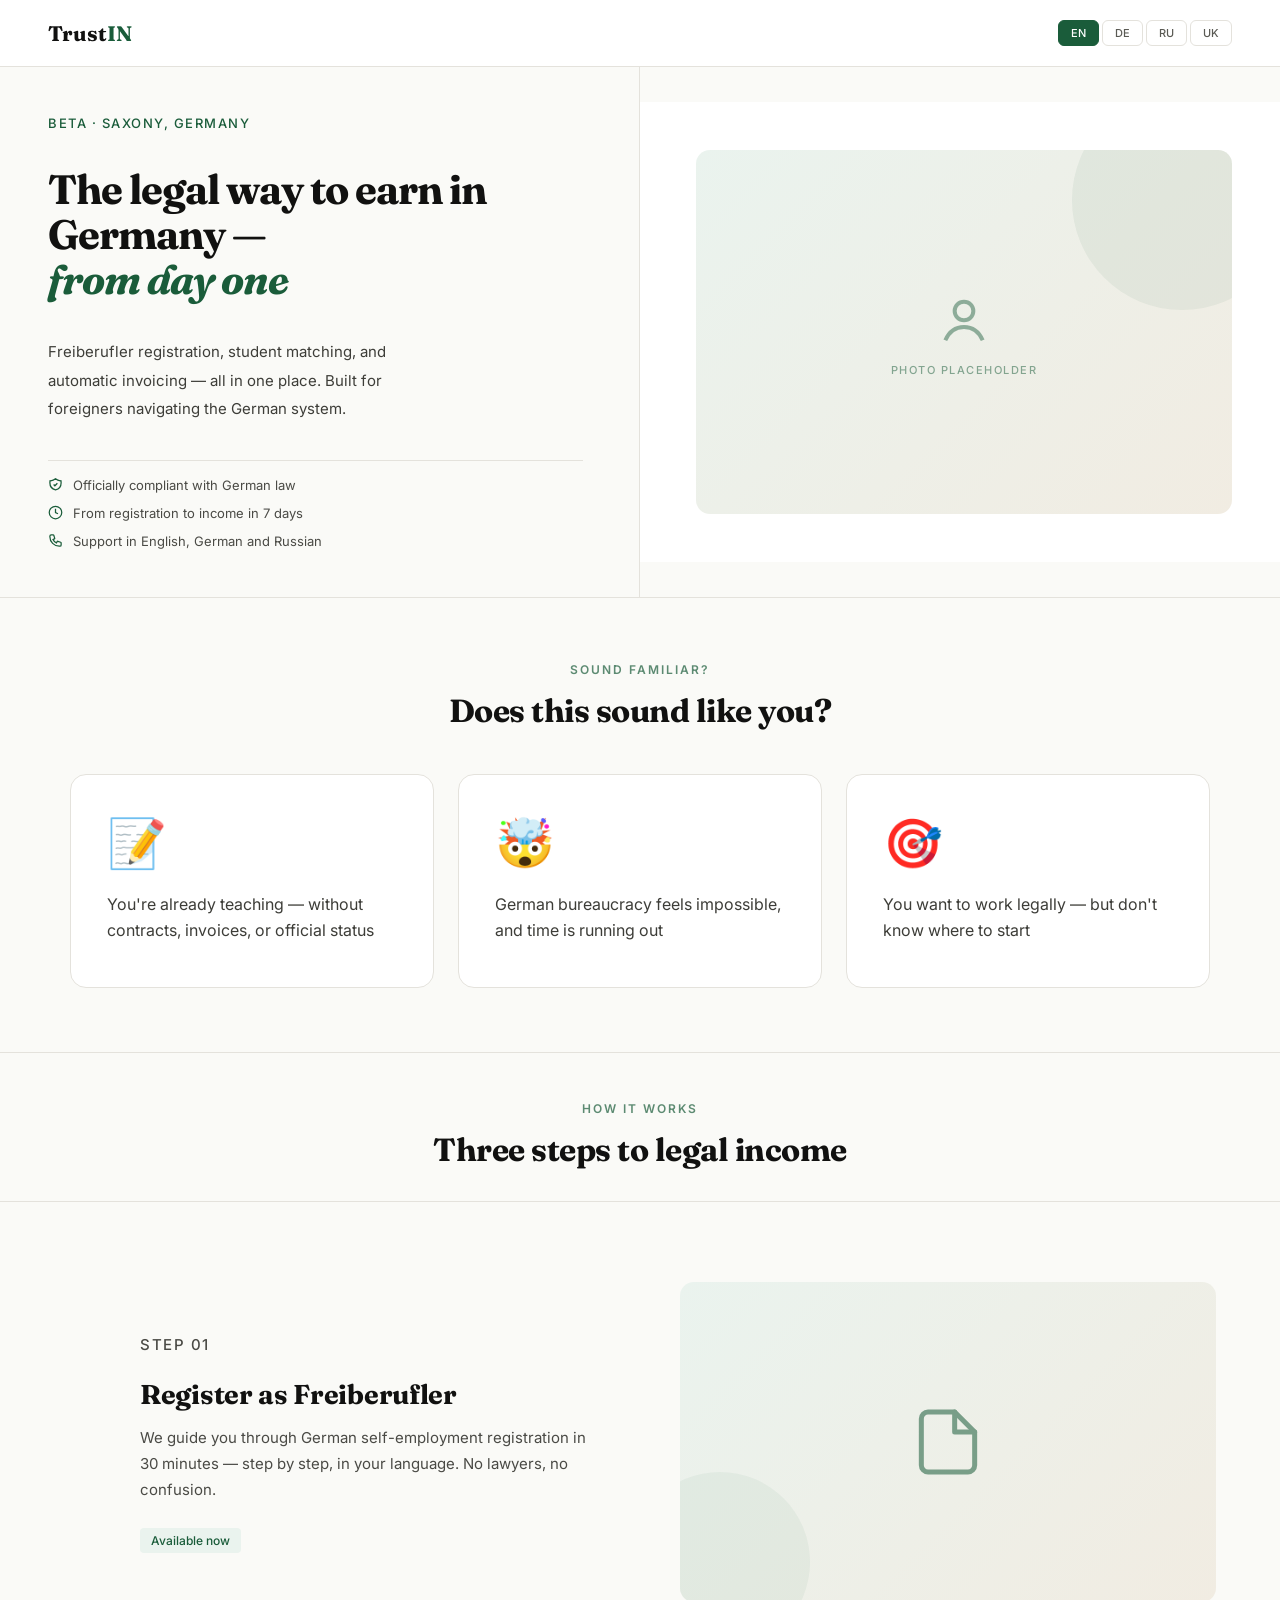
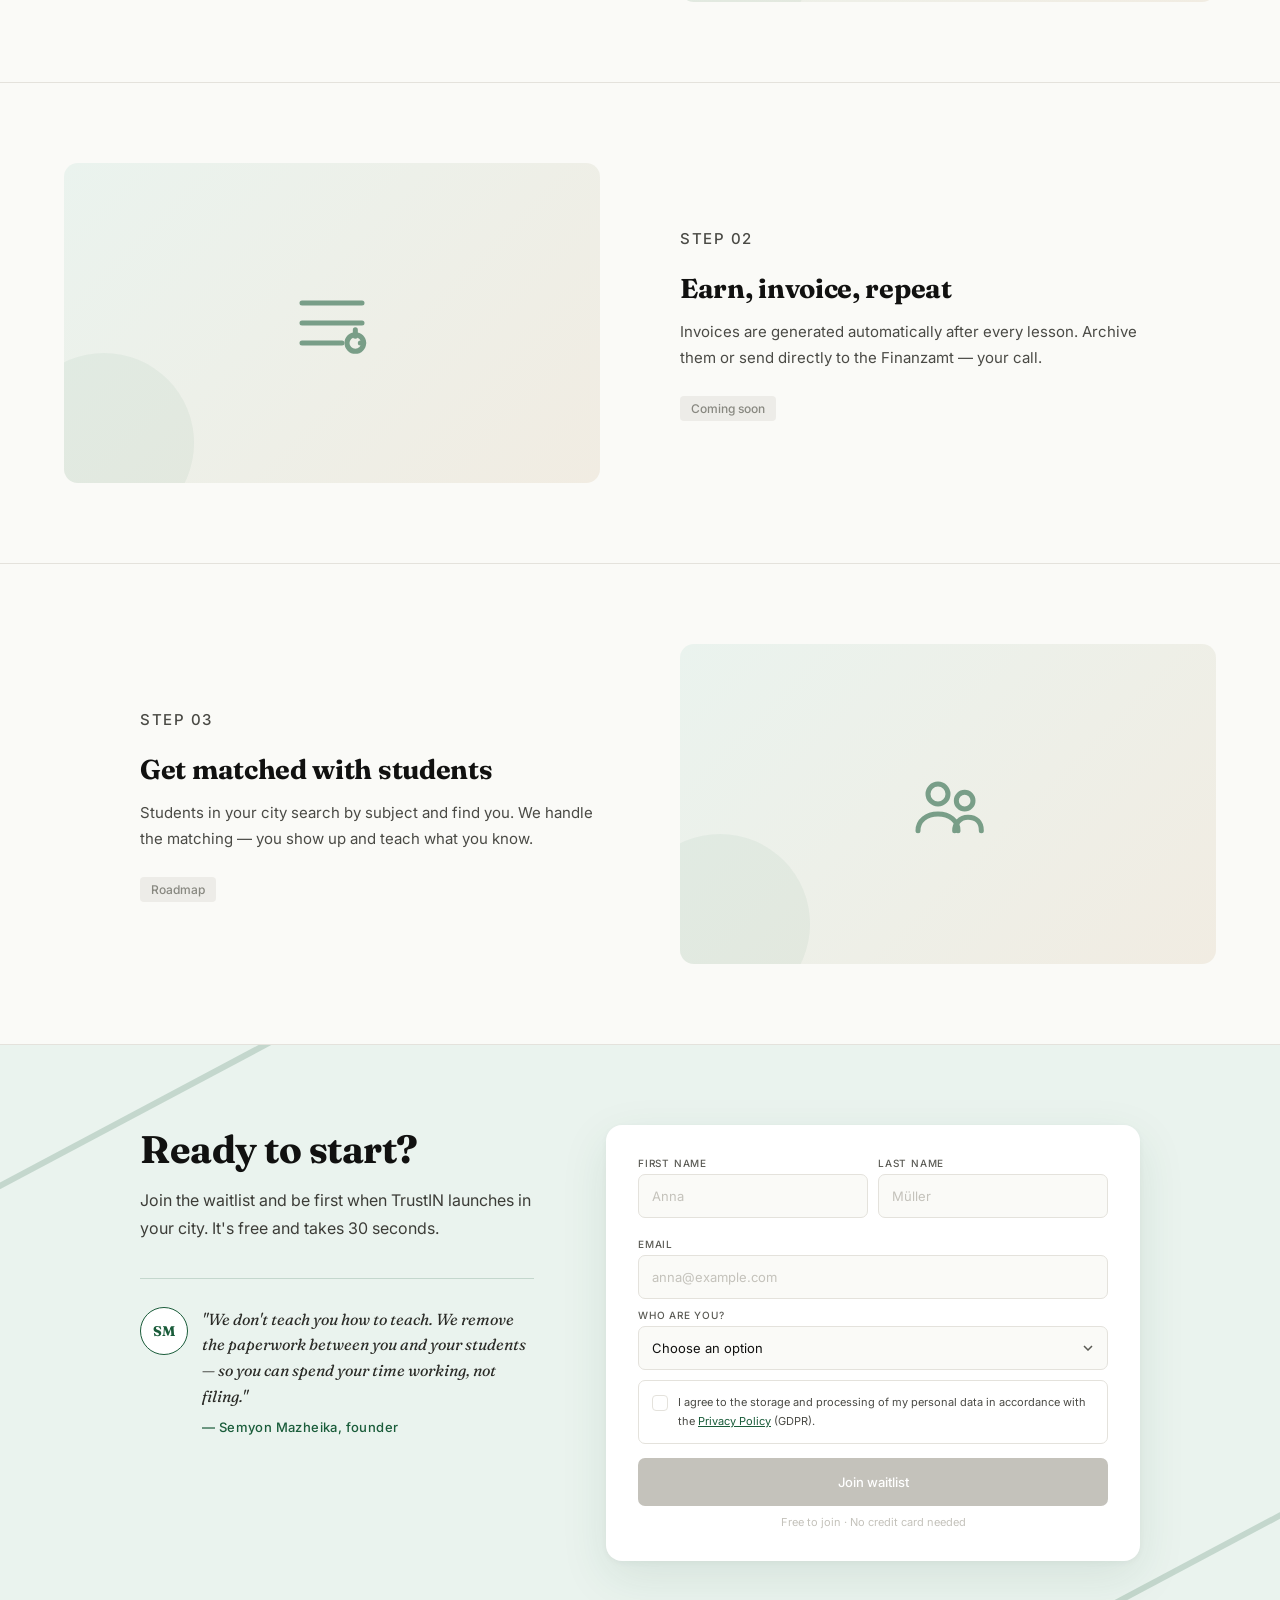
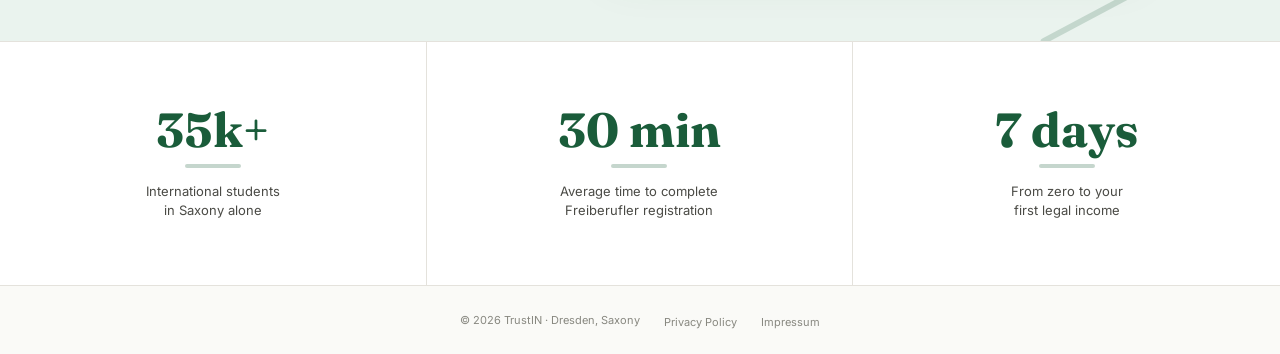
==== index.html @ 28cdb14c "Added repository to github" ====
<!DOCTYPE html>
<html lang="en">
<head>
  <meta charset="UTF-8">
  <meta name="viewport" content="width=device-width, initial-scale=1.0">
  <title>TrustIN — Legal freelancing for migrants in Germany</title>
  <link rel="stylesheet" href="style.css">
</head>
<body>

<nav>
  <div class="logo">Trust<span>IN</span></div>
  <div class="langs">
    <button class="lb on" data-lang="en" onclick="sl('en', this)">EN</button>
    <button class="lb" data-lang="de" onclick="sl('de', this)">DE</button>
    <button class="lb" data-lang="ru" onclick="sl('ru', this)">RU</button>
    <button class="lb" data-lang="uk" onclick="sl('uk', this)">UK</button>
  </div>
</nav>

<section class="b1">
  <div class="b1-left">
    <p class="eyebrow" id="ey">Beta · Saxony, Germany</p>
    <h1 id="h1">The legal way to earn in Germany —<br><i>from day one</i></h1>
    <p class="lead" id="lead">Freiberufler registration, student matching, and automatic invoicing — all in one place. Built for foreigners navigating the German system.</p>
    <div class="trust-row">
      <div class="trust-pill">
        <svg viewBox="0 0 24 24"><path d="M9 12l2 2 4-4m5.618-4.016A11.955 11.955 0 0112 2.944a11.955 11.955 0 01-8.618 3.04A12.02 12.02 0 003 9c0 5.591 3.824 10.29 9 11.622 5.176-1.332 9-6.03 9-11.622 0-1.042-.133-2.052-.382-3.016z"/></svg>
        <span id="tp1">Officially compliant with German law</span>
      </div>
      <div class="trust-pill">
        <svg viewBox="0 0 24 24"><circle cx="12" cy="12" r="10"/><path d="M12 6v6l4 2"/></svg>
        <span id="tp2">From registration to income in 7 days</span>
      </div>
      <div class="trust-pill">
        <svg viewBox="0 0 24 24"><path d="M3 5a2 2 0 012-2h3.28a1 1 0 01.948.684l1.498 4.493a1 1 0 01-.502 1.21l-2.257 1.13a11.042 11.042 0 005.516 5.516l1.13-2.257a1 1 0 011.21-.502l4.493 1.498a1 1 0 01.684.949V19a2 2 0 01-2 2h-1C9.716 21 3 14.284 3 6V5z"/></svg>
        <span id="tp3">Support in English, German and Russian</span>
      </div>
    </div>
  </div>
  <div class="b1-right">
    <div class="hero-photo">
      <svg viewBox="0 0 24 24" aria-hidden="true">
        <circle cx="12" cy="9" r="3.5"/>
        <path d="M5 20c1.5-3.5 4-5 7-5s5.5 1.5 7 5"/>
      </svg>
      <span class="hero-photo-caption">Photo placeholder</span>
    </div>
  </div>
</section>

<section class="b-recognize fade-in">
  <div class="recognize-inner">
    <p class="eyebrow" id="rc-eyebrow">Sound familiar?</p>
    <h2 class="recognize-title" id="rc-title">Does this sound like you?</h2>
    <div class="recognize-grid">
      <div class="recognize-card">
        <div class="recognize-emoji">📝</div>
        <p id="rc1">You're already teaching — without contracts, invoices, or official status</p>
      </div>
      <div class="recognize-card">
        <div class="recognize-emoji">🤯</div>
        <p id="rc2">German bureaucracy feels impossible, and time is running out</p>
      </div>
      <div class="recognize-card">
        <div class="recognize-emoji">🎯</div>
        <p id="rc3">You want to work legally — but don't know where to start</p>
      </div>
    </div>
  </div>
</section>

<div class="b2-header fade-in">
  <p id="hw-label">How it works</p>
  <h2 id="hw-title">Three steps to legal income</h2>
</div>
<section class="b2-steps">
  <div class="step-row fade-in">
    <div class="step-text">
      <p class="step-n" id="sn1">Step 01</p>
      <h3 id="sh1">Register as Freiberufler</h3>
      <p id="sd1">We guide you through German self-employment registration in 30 minutes — step by step, in your language. No lawyers, no confusion.</p>
      <span class="badge b-now" id="st1">Available now</span>
    </div>
    <div class="step-illust">
      <svg viewBox="0 0 24 24" aria-hidden="true"><path d="M14 3H6a2 2 0 00-2 2v14a2 2 0 002 2h12a2 2 0 002-2V9z"/><polyline points="14,3 14,9 20,9"/></svg>
    </div>
  </div>
  <div class="step-row reversed fade-in">
    <div class="step-illust">
      <svg viewBox="0 0 24 24" aria-hidden="true"><path d="M3 6h18M3 12h18M3 18h12"/><circle cx="19" cy="18" r="2.5"/><path d="M19 16v-2M21.5 18h-1"/></svg>
    </div>
    <div class="step-text">
      <p class="step-n" id="sn2">Step 02</p>
      <h3 id="sh2">Earn, invoice, repeat</h3>
      <p id="sd2">Invoices are generated automatically after every lesson. Archive them or send directly to the Finanzamt — your call.</p>
      <span class="badge b-soon" id="st2">Coming soon</span>
    </div>
  </div>
  <div class="step-row fade-in">
    <div class="step-text">
      <p class="step-n" id="sn3">Step 03</p>
      <h3 id="sh3">Get matched with students</h3>
      <p id="sd3">Students in your city search by subject and find you. We handle the matching — you show up and teach what you know.</p>
      <span class="badge b-soon" id="st3">Roadmap</span>
    </div>
    <div class="step-illust">
      <svg viewBox="0 0 24 24" aria-hidden="true"><circle cx="9" cy="9" r="3"/><circle cx="17" cy="11" r="2.5"/><path d="M3 20c0-3 2.5-5 6-5s6 2 6 5"/><path d="M14 20c0-2 1.5-4 4-4s4 1.5 4 4"/></svg>
    </div>
  </div>
</section>

<section class="waitlist-band fade-in">
  <div class="wb-inner">
    <div class="wb-left">
      <h2 id="wb-h">Ready to start?</h2>
      <p id="wb-p">Join the waitlist and be first when TrustIN launches in your city. It's free and takes 30 seconds.</p>
      <div class="founder-card">
        <div class="founder-avatar">SM</div>
        <div class="founder-body">
          <p class="founder-quote" id="wb-mission">"We remove the paperwork between you and your students, so you spend time working — not filing."</p>
          <p class="founder-name" id="wb-author">— Semyon Mazheika, founder</p>
        </div>
      </div>
    </div>
    <div class="wb-right">
      <div class="form-card">
      <div id="form-body">
        <div class="row2">
          <div class="fld"><label id="l1">First name</label><input id="fn" placeholder="Anna"></div>
          <div class="fld"><label id="l2">Last name</label><input id="ln" placeholder="Müller"></div>
        </div>
        <div class="fld"><label id="l3">Email</label><input id="em" type="email" placeholder="anna@example.com"></div>
        <div class="fld">
          <label id="l4">Who are you?</label>
          <select id="role" class="sel">
            <option value="" id="r0">Choose an option</option>
            <option value="migrant-tutor" id="r1">Migrant tutor</option>
            <option value="want-to-start" id="r2">Want to start teaching</option>
            <option value="looking-for-tutor" id="r3">Looking for a tutor</option>
            <option value="german-freelancer" id="r4">German freelancer</option>
          </select>
        </div>
        <div class="chk" onclick="tog()">
          <div class="cbox" id="cb">
            <svg viewBox="0 0 10 10"><polyline points="1.5,5 4,7.5 8.5,2.5"/></svg>
          </div>
          <p class="ctt" id="ctt">I agree to the storage and processing of my personal data in accordance with the <a href="#">Privacy Policy</a> (GDPR).</p>
        </div>
        <button class="btn" id="sbtn" onclick="sub()" disabled>Join waitlist</button>
        <p class="fine" id="fine">Free to join · No credit card needed</p>
      </div>
      <div class="ok" id="ok">
        <div class="ok-ic">
          <svg viewBox="0 0 24 24"><polyline points="20,6 9,17 4,12"/></svg>
        </div>
        <div>
          <h3 id="ok-h">You're on the list</h3>
          <p id="ok-p">We'll be in touch when TrustIN launches near you.</p>
        </div>
      </div>
      </div>
    </div>
  </div>
</section>

<section class="b4 fade-in">
  <div class="stat">
    <div class="stat-n">35k+</div>
    <div class="stat-l" id="stat1">International students<br>in Saxony alone</div>
  </div>
  <div class="stat">
    <div class="stat-n">30 min</div>
    <div class="stat-l" id="stat2">Average time to complete<br>Freiberufler registration</div>
  </div>
  <div class="stat">
    <div class="stat-n">7 days</div>
    <div class="stat-l" id="stat3">From zero to your<br>first legal income</div>
  </div>
</section>

<footer>
  <span class="fl" id="fl">© 2026 TrustIN · Dresden, Saxony</span>
  <span class="fr"><a href="#" id="fp">Privacy Policy</a><a href="#">Impressum</a></span>
</footer>

<script src="script.js"></script>
</body>
</html>
---- style.css ----
@import url('https://fonts.googleapis.com/css2?family=Fraunces:ital,wght@0,600;0,700;1,600&family=Inter:wght@400;500&display=swap');

* { box-sizing: border-box; margin: 0; padding: 0; }

:root {
  --a: #1A5C3A;
  --al: #EAF3EE;
  --ab: #2E7D52;
  --bg: #FAFAF7;
  --card: #fff;
  --br: #E4E2DC;
}

body { background: var(--bg); font-family: 'Inter', sans-serif; color: #111110; }

/* NAV */
nav {
  display: flex;
  align-items: center;
  justify-content: space-between;
  padding: 20px 3rem;
  background: var(--card);
  border-bottom: 1px solid var(--br);
}
.logo { font-family: 'Fraunces', serif; font-weight: 700; font-size: 21px; color: #111110; }
.logo span { color: var(--a); }
.langs { display: flex; gap: 3px; }
.lb {
  font-size: 11px;
  font-weight: 500;
  padding: 5px 12px;
  border-radius: 6px;
  border: 1px solid var(--br);
  background: none;
  cursor: pointer;
  color: #5A5A54;
  transition: .15s;
  font-family: 'Inter', sans-serif;
}
.lb.on { background: var(--a); color: #fff; border-color: var(--a); }

/* HERO */
.b1 {
  align-items: center;
  display: grid;
  grid-template-columns: 1fr 1fr;
  border-bottom: 1px solid var(--br);
}
.b1-left {
  padding: 3rem 3.5rem 3rem 3rem;
  border-right: 1px solid var(--br);
  display: flex;
  flex-direction: column;
  gap: 2.25rem;
}
.eyebrow { font-size: 13px; font-weight: 500; color: var(--a); letter-spacing: 1.5px; text-transform: uppercase; }
h1 {
  font-family: 'Fraunces', serif;
  font-weight: 700;
  font-size: clamp(2.2rem, 3.2vw, 3rem);
  line-height: 1.1;
  letter-spacing: -1px;
  color: #111110;
}
h1 i { font-style: italic; color: var(--a); }
.lead { font-size: 15px; line-height: 1.9; color: #3D3D38; max-width: 400px; }
.trust-row {
  display: flex;
  flex-direction: column;
  gap: 12px;
  padding-top: 1rem;
  border-top: 1px solid var(--br);
}
.trust-pill { display: flex; align-items: center; gap: 10px; font-size: 13px; color: #4A4A45; }
.trust-pill svg { width: 15px; height: 15px; stroke: var(--a); fill: none; stroke-width: 2; flex-shrink: 0; }
.b1-right {
  padding: 3rem 3rem 3rem 3.5rem;
  background: var(--card);
  display: flex;
  align-items: stretch;
  justify-content: center;
  min-height: 460px;
}
.hero-photo {
  width: 100%;
  border-radius: 14px;
  background: linear-gradient(135deg, var(--al) 0%, #F1ECE2 100%);
  display: flex;
  flex-direction: column;
  align-items: center;
  justify-content: center;
  gap: 12px;
  color: var(--a);
  position: relative;
  overflow: hidden;
}
.hero-photo::before {
  content: '';
  position: absolute;
  width: 220px;
  height: 220px;
  border-radius: 50%;
  background: rgba(26, 92, 58, 0.06);
  top: -60px;
  right: -60px;
}
.hero-photo svg {
  width: 64px;
  height: 64px;
  stroke: var(--a);
  fill: none;
  stroke-width: 1.5;
  opacity: 0.45;
  position: relative;
}
.hero-photo-caption {
  font-size: 11px;
  font-weight: 500;
  letter-spacing: 1.5px;
  text-transform: uppercase;
  opacity: 0.5;
  position: relative;
}

/* RECOGNIZE YOURSELF */
.b-recognize {
  background: var(--bg);
  border-bottom: 1px solid var(--br);
  padding: 4rem 3rem;
  display: flex;
  justify-content: center;
}
.recognize-inner {
  max-width: 1140px;
  width: 100%;
  text-align: center;
}
.recognize-inner .eyebrow {
  font-size: 12px;
  font-weight: 600;
  letter-spacing: 2px;
  opacity: 0.7;
  margin-bottom: 14px;
  display: block;
}
.recognize-title {
  font-family: 'Fraunces', serif;
  font-weight: 700;
  font-size: 2rem;
  letter-spacing: -0.5px;
  color: #111110;
  margin-bottom: 2.75rem;
}
.recognize-grid {
  display: grid;
  grid-template-columns: repeat(3, 1fr);
  gap: 1.5rem;
}
.recognize-card {
  background: var(--card);
  border: 1px solid var(--br);
  border-radius: 16px;
  padding: 2.75rem 2.25rem;
  display: flex;
  flex-direction: column;
  gap: 1.5rem;
  text-align: left;
  transition: transform 0.2s ease, box-shadow 0.2s ease, border-color 0.2s ease;
}
.recognize-card:hover {
  transform: translateY(-3px);
  box-shadow: 0 8px 28px rgba(26, 92, 58, 0.06);
  border-color: rgba(26, 92, 58, 0.2);
}
.recognize-emoji {
  font-size: 3rem;
  line-height: 1;
}
.recognize-card p {
  font-size: 16px;
  line-height: 1.65;
  color: #3D3D38;
}

/* STEPS */
.b2-header { padding: 3rem 3rem 2rem; border-bottom: 1px solid var(--br); text-align: center; }
.b2-header p { font-size: 12px; font-weight: 600; color: var(--a); letter-spacing: 2px; text-transform: uppercase; margin-bottom: 14px; opacity: 0.7; }
.b2-header h2 { font-family: 'Fraunces', serif; font-weight: 700; font-size: 2rem; letter-spacing: -0.5px; color: #111110; }
.b2-steps {
  display: flex;
  flex-direction: column;
  border-bottom: 1px solid var(--br);
}
.step-row {
  display: grid;
  grid-template-columns: 1fr 1fr;
  align-items: center;
  gap: 5rem;
  padding: 5rem 4rem;
  border-bottom: 1px solid var(--br);
}
.step-row:last-child { border-bottom: none; }
.step-row.reversed .step-text { order: 2; }
.step-row.reversed .step-illust { order: 1; }
.step-text {
  display: flex;
  flex-direction: column;
  max-width: 460px;
  justify-self: end;
}
.step-row.reversed .step-text { justify-self: start; }
.step-n {
  font-size: 10px;
  font-weight: 500;
  color: var(--a);
  letter-spacing: 1.5px;
  text-transform: uppercase;
  margin-bottom: 1.25rem;
}
.step-text h3 {
  font-family: 'Fraunces', serif;
  font-weight: 700;
  font-size: 1.7rem;
  margin-bottom: 14px;
  line-height: 1.2;
  letter-spacing: -0.3px;
  color: #111110;
}
.step-text > p {
  font-size: 15px;
  color: #4A4A45;
  line-height: 1.75;
}
.step-illust {
  min-height: 320px;
  border-radius: 14px;
  background: linear-gradient(135deg, var(--al) 0%, #F1ECE2 100%);
  display: flex;
  align-items: center;
  justify-content: center;
  position: relative;
  overflow: hidden;
}
.step-illust::before {
  content: '';
  position: absolute;
  width: 180px;
  height: 180px;
  border-radius: 50%;
  background: rgba(26, 92, 58, 0.05);
  bottom: -50px;
  left: -50px;
}
.step-illust svg {
  width: 80px;
  height: 80px;
  stroke: var(--a);
  fill: none;
  stroke-width: 1.5;
  stroke-linecap: round;
  stroke-linejoin: round;
  opacity: 0.55;
  position: relative;
}
.badge { display: inline-block; margin-top: 1.5rem; align-self: flex-start; font-size: 12px; font-weight: 500; padding: 5px 11px; border-radius: 4px; }
.b-now { background: var(--al); color: var(--a); }
.b-soon { background: #EDECE8; color: #888880; }

/* WAITLIST BAND */
.waitlist-band {
  background: var(--al);
  border-bottom: 1px solid var(--br);
  padding: 5rem 3rem;
  display: flex;
  justify-content: center;
  position: relative;
  overflow: hidden;
}
.waitlist-band::before {
  content: '';
  position: absolute;
  width: 420px;
  height: 6px;
  background: rgba(26, 92, 58, 0.18);
  border-radius: 3px;
  top: 90px;
  left: -120px;
  transform: rotate(-28deg);
  pointer-events: none;
}
.waitlist-band::after {
  content: '';
  position: absolute;
  width: 360px;
  height: 6px;
  background: rgba(26, 92, 58, 0.18);
  border-radius: 3px;
  bottom: 80px;
  right: -100px;
  transform: rotate(-28deg);
  pointer-events: none;
}
.wb-inner {
  display: grid;
  grid-template-columns: 1.05fr 1fr;
  gap: 4.5rem;
  align-items: start;
  max-width: 1000px;
  width: 100%;
  position: relative;
  z-index: 1;
}
.wb-left h2 {
  font-family: 'Fraunces', serif;
  font-weight: 700;
  font-size: 2.4rem;
  letter-spacing: -0.5px;
  color: #111110;
  margin-bottom: 14px;
}
.wb-left > p {
  font-size: 16px;
  color: #3D3D38;
  line-height: 1.7;
}
.founder-card {
  display: flex;
  gap: 14px;
  align-items: flex-start;
  margin-top: 2.25rem;
  padding-top: 1.75rem;
  border-top: 1px solid rgba(26, 92, 58, 0.18);
}
.founder-avatar {
  width: 48px;
  height: 48px;
  border-radius: 50%;
  background: var(--card);
  border: 1.5px solid var(--a);
  flex-shrink: 0;
  display: flex;
  align-items: center;
  justify-content: center;
  color: var(--a);
  font-family: 'Fraunces', serif;
  font-weight: 700;
  font-size: 14px;
  letter-spacing: 0.5px;
}
.founder-body { flex: 1; }
.founder-quote {
  font-family: 'Fraunces', serif;
  font-style: italic;
  font-size: 16px;
  line-height: 1.6;
  color: #2A2A26;
  margin-bottom: 10px;
}
.founder-name {
  font-size: 13px;
  font-weight: 500;
  color: var(--a);
  letter-spacing: 0.4px;
}
.form-card {
  background: var(--card);
  border-radius: 16px;
  padding: 2rem;
  box-shadow: 0 16px 48px rgba(26, 92, 58, 0.10), 0 2px 6px rgba(0, 0, 0, 0.04);
}
.row2 { display: grid; grid-template-columns: 1fr 1fr; gap: 10px; margin-bottom: 10px; }
.fld { display: flex; flex-direction: column; gap: 5px; margin-bottom: 10px; }
.fld label { font-size: 10px; font-weight: 500; color: #5A5A54; letter-spacing: 0.8px; text-transform: uppercase; }
.fld input {
  height: 44px;
  border: 1px solid var(--br);
  border-radius: 7px;
  padding: 0 13px;
  font-size: 13px;
  font-family: 'Inter', sans-serif;
  color: #111110;
  background: var(--bg);
  transition: border .15s;
}
.fld input:focus { outline: none; border-color: var(--a); }
.fld input::placeholder { color: #C4C2BB; }
.sel {
  height: 44px;
  border: 1px solid var(--br);
  border-radius: 7px;
  padding: 0 13px;
  font-size: 13px;
  font-family: 'Inter', sans-serif;
  color: #111110;
  background: var(--bg);
  cursor: pointer;
  transition: border .15s;
  appearance: none;
  -webkit-appearance: none;
  background-image: url("data:image/svg+xml;utf8,<svg xmlns='http://www.w3.org/2000/svg' width='10' height='6' viewBox='0 0 10 6' fill='none' stroke='%235A5A54' stroke-width='1.5'><polyline points='1,1 5,5 9,1'/></svg>");
  background-repeat: no-repeat;
  background-position: right 14px center;
  padding-right: 34px;
}
.sel:focus { outline: none; border-color: var(--a); }
.chk {
  display: flex;
  gap: 10px;
  align-items: flex-start;
  padding: 12px 13px;
  border: 1px solid var(--br);
  border-radius: 7px;
  cursor: pointer;
  margin-bottom: 14px;
  transition: border .15s;
}
.chk:hover { border-color: var(--a); }
.cbox {
  width: 16px;
  height: 16px;
  border: 1.5px solid var(--br);
  border-radius: 4px;
  flex-shrink: 0;
  margin-top: 2px;
  display: flex;
  align-items: center;
  justify-content: center;
  transition: .15s;
}
.cbox.on { background: var(--a); border-color: var(--a); }
.cbox svg { width: 9px; height: 9px; stroke: #fff; fill: none; stroke-width: 2.5; display: none; }
.cbox.on svg { display: block; }
.ctt { font-size: 11px; color: #4A4A45; line-height: 1.7; }
.ctt a { color: var(--a); }
.btn {
  width: 100%;
  height: 48px;
  background: var(--a);
  color: #fff;
  border: none;
  border-radius: 7px;
  font-size: 13px;
  font-weight: 500;
  font-family: 'Inter', sans-serif;
  cursor: pointer;
  transition: .15s;
}
.btn:hover:not(:disabled) { background: var(--ab); }
.btn:disabled { background: #C4C2BB; cursor: default; }
.fine { font-size: 11px; color: #C4C2BB; text-align: center; margin-top: 9px; }
.ok { display: none; padding: 1.5rem 0; }
.ok.show { display: flex; align-items: center; gap: 1rem; }
.ok-ic {
  width: 44px;
  height: 44px;
  border-radius: 50%;
  background: var(--al);
  display: flex;
  align-items: center;
  justify-content: center;
  flex-shrink: 0;
}
.ok-ic svg { width: 20px; height: 20px; stroke: var(--a); fill: none; stroke-width: 2; }
.ok h3 { font-family: 'Fraunces', serif; font-weight: 600; font-size: 1rem; margin-bottom: 4px; color: #111110; }
.ok p { font-size: 12px; color: #4A4A45; }

/* STATS */
.b4 { display: grid; grid-template-columns: repeat(3, 1fr); border-bottom: 1px solid var(--br); background: var(--card); }
.stat {
  padding: 4rem 2.5rem;
  text-align: center;
  border-right: 1px solid var(--br);
}
.stat:last-child { border-right: none; }
.stat-n {
  font-family: 'Fraunces', serif;
  font-weight: 700;
  font-size: 3rem;
  color: var(--a);
  line-height: 1;
  display: inline-block;
  position: relative;
  padding-bottom: 14px;
}
.stat-n::after {
  content: '';
  position: absolute;
  left: 50%;
  bottom: 0;
  width: 56px;
  height: 4px;
  background: var(--a);
  opacity: 0.25;
  border-radius: 2px;
  transform: translateX(-50%);
}
.stat-l {
  font-size: 13px;
  color: #4A4A45;
  margin-top: 14px;
  line-height: 1.5;
}

/* FADE-IN ON SCROLL */
.fade-in {
  opacity: 0;
  transform: translateY(20px);
  transition: opacity 0.4s ease, transform 0.4s ease;
}
.fade-in.visible {
  opacity: 1;
  transform: translateY(0);
}

/* FOOTER */
footer { padding: 1.5rem 3rem; display: flex; justify-content: center; align-items: center; }
.fl { font-size: 11px; color: #888880; }
.fr a { font-size: 11px; color: #888880; text-decoration: none; margin-left: 1.5rem; }

/* RESPONSIVE */
@media (max-width: 900px) {
  .recognize-grid { grid-template-columns: 1fr; max-width: 520px; margin: 0 auto; }
  .step-row { grid-template-columns: 1fr; gap: 2rem; padding: 3.5rem 2rem; }
  .step-row.reversed .step-text { order: 1; }
  .step-row.reversed .step-illust { order: 2; }
  .step-text, .step-row.reversed .step-text { justify-self: stretch; max-width: none; }
  .step-illust { min-height: 220px; }
  .wb-inner { grid-template-columns: 1fr; gap: 2.5rem; }
}

@media (max-width: 768px) {
  .b1 { grid-template-columns: 1fr; }
  .b1-left { border-right: none; border-bottom: 1px solid var(--br); padding: 2rem 1.5rem; }
  .b1-right { padding: 2rem 1.5rem; min-height: 280px; }
  .hero-photo { min-height: 240px; }
  .step-row { padding: 3rem 1.5rem; }
  .waitlist-band { padding: 3rem 1.5rem; }
  .form-card { padding: 1.5rem; }
  .b4 { grid-template-columns: 1fr; }
  .stat { border-right: none; border-bottom: 1px solid var(--br); padding: 2.5rem 1.5rem; }
  .stat:last-child { border-bottom: none; }
  nav { padding: 16px 1.5rem; }
  footer { padding: 1.5rem; flex-direction: column; gap: 8px; text-align: center; }
  .fr a:first-child { margin-left: 0; }
  .btn { height: 52px; }
  .b-recognize { padding: 3rem 1.5rem; }
  .recognize-title { font-size: 1.6rem; margin-bottom: 1.75rem; }
  .step-text h3 { font-size: 1.4rem; }
  .wb-left h2 { font-size: 1.7rem; }
}

@media (max-width: 480px) {
  h1 { font-size: 1.9rem; }
  .row2 { grid-template-columns: 1fr; }
  .b2-header { padding: 2rem 1.5rem 1.5rem; }
  .recognize-card { padding: 2rem 1.5rem; gap: 1.25rem; }
  .recognize-emoji { font-size: 2.5rem; }
  .recognize-card p { font-size: 15px; }
  .stat-n { font-size: 2.5rem; }
}
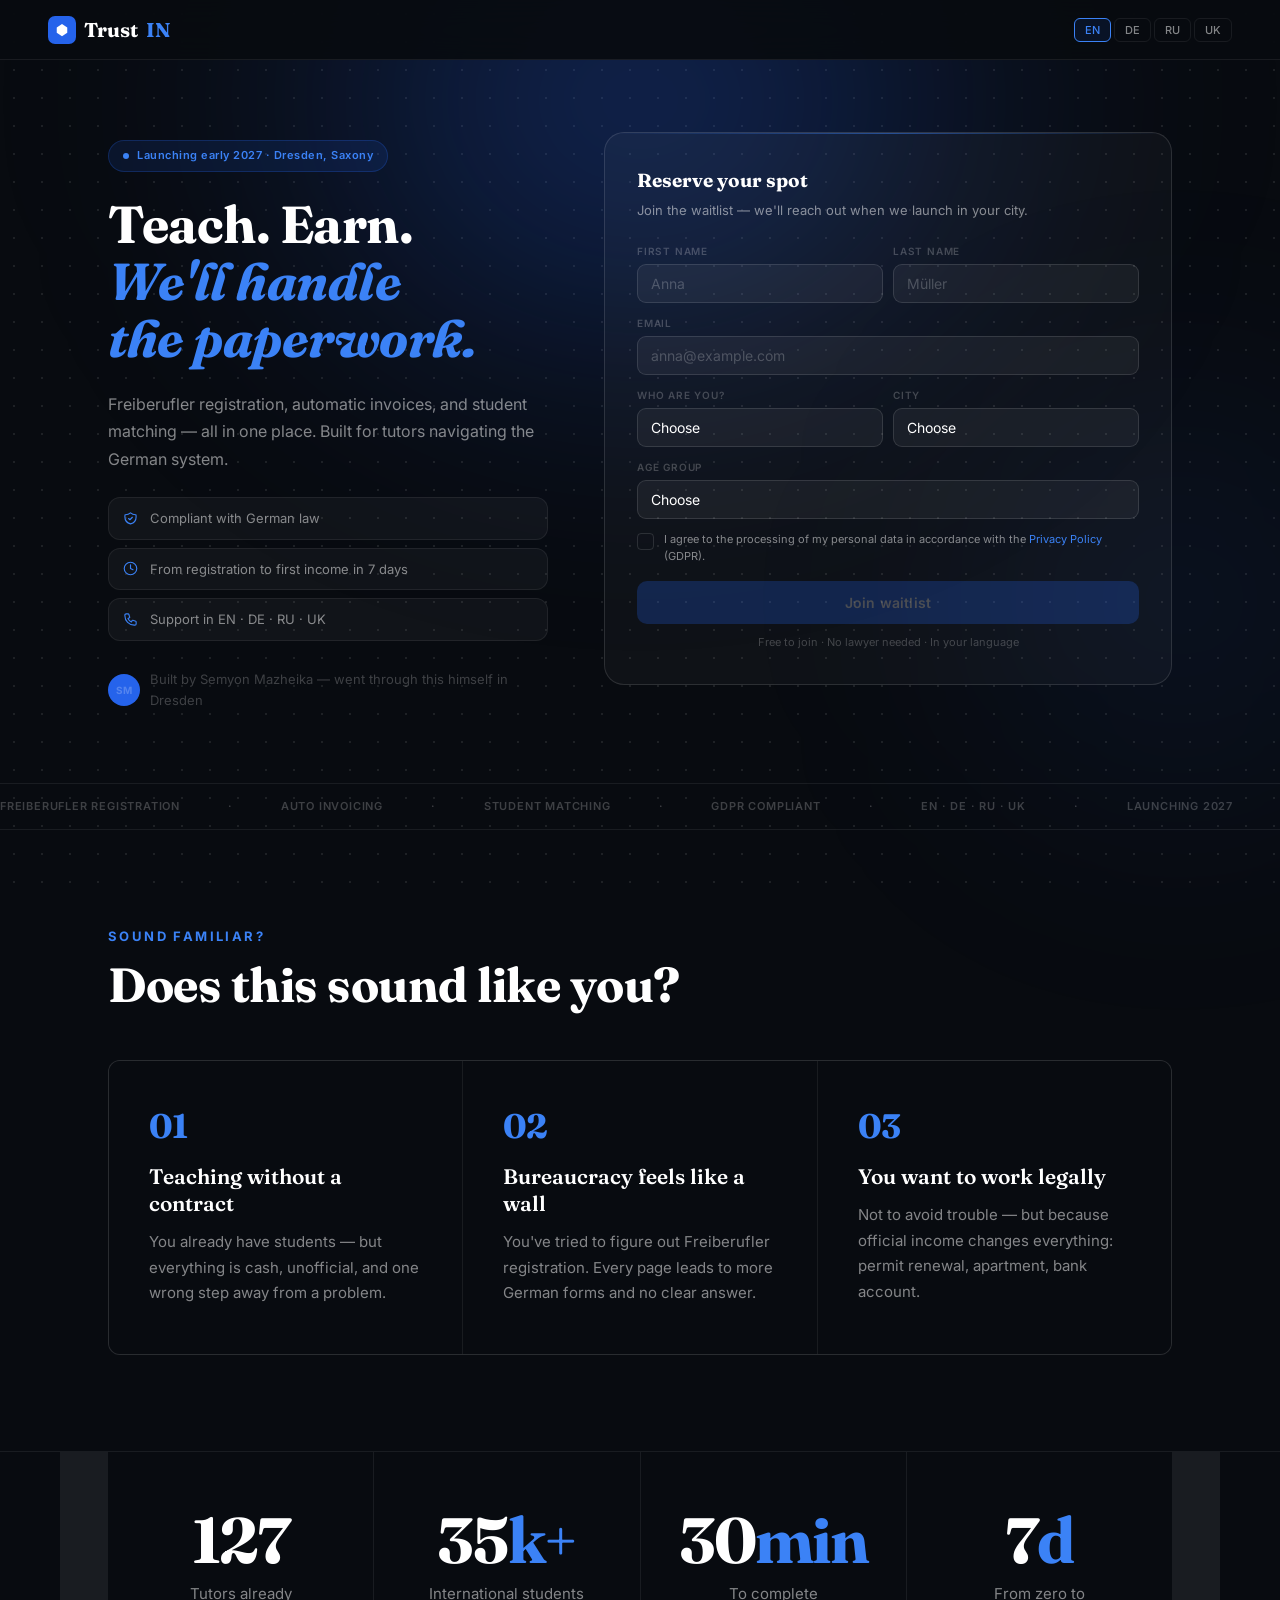
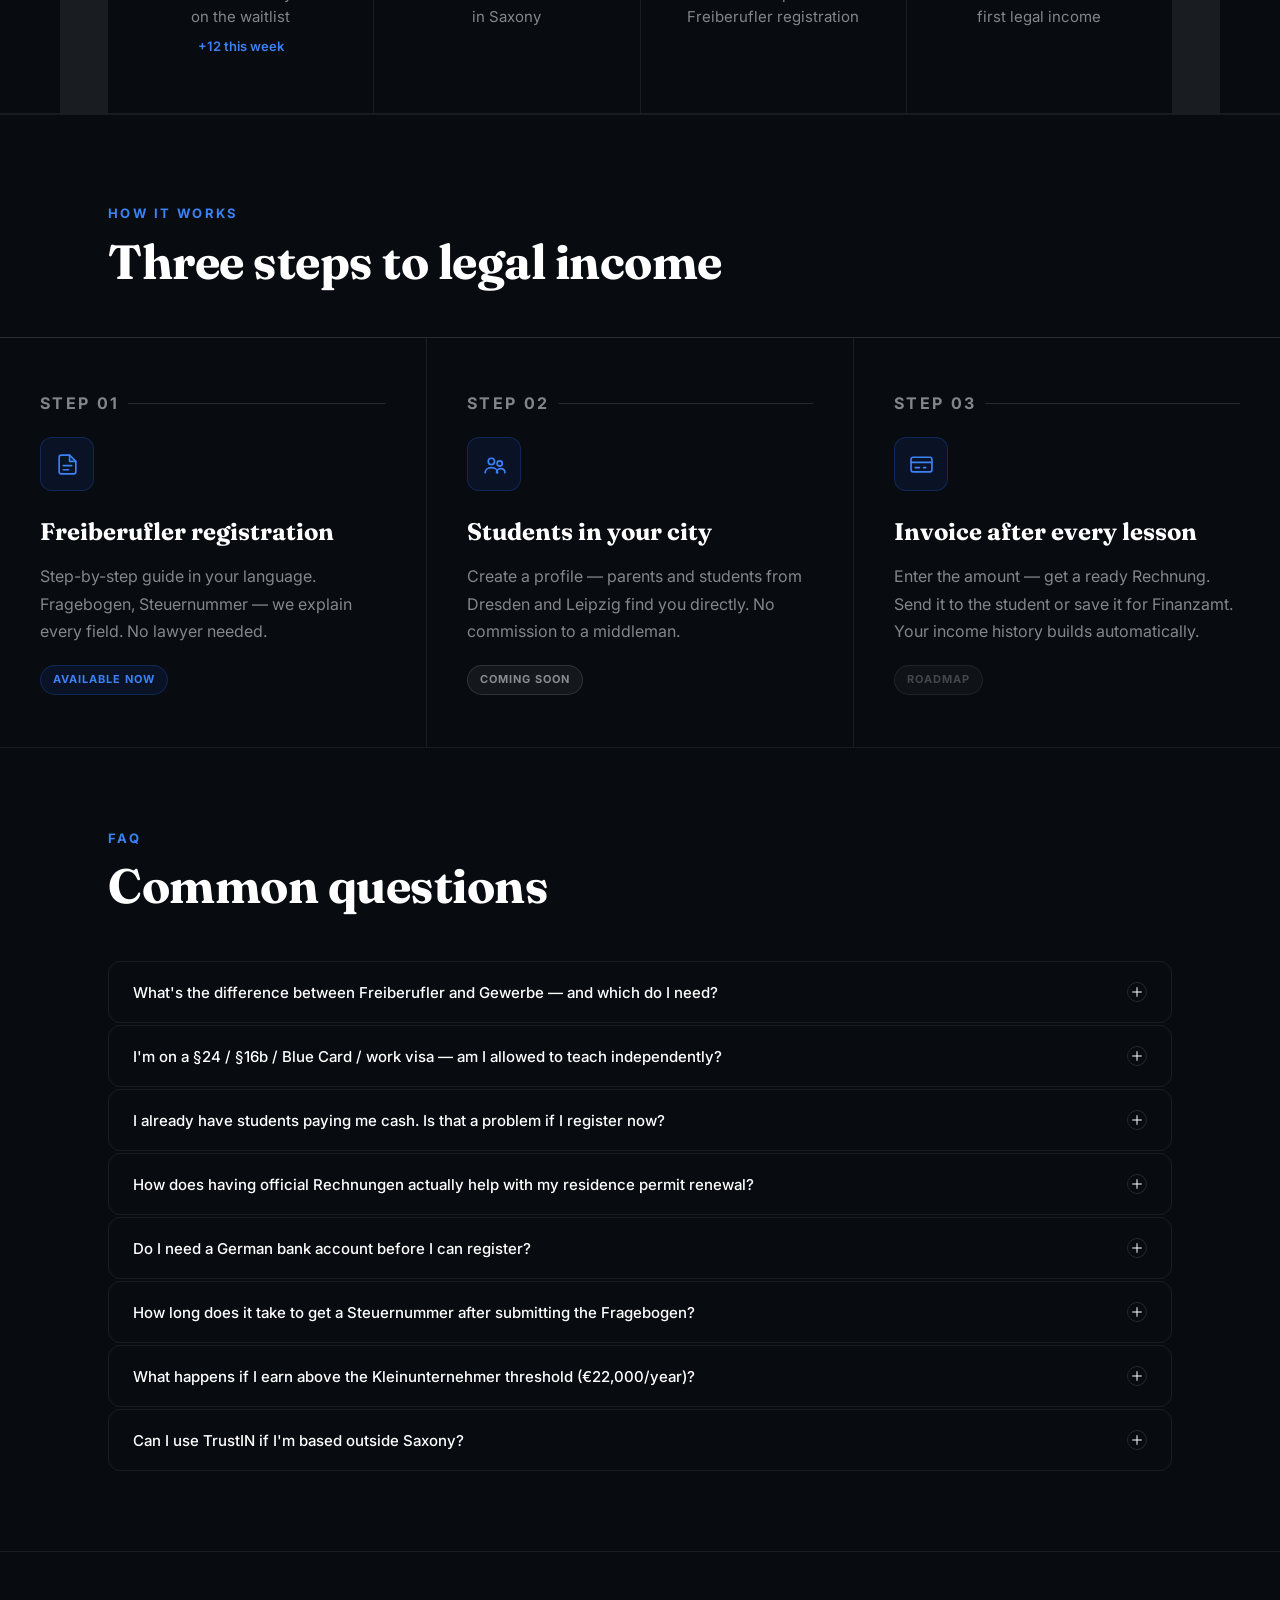
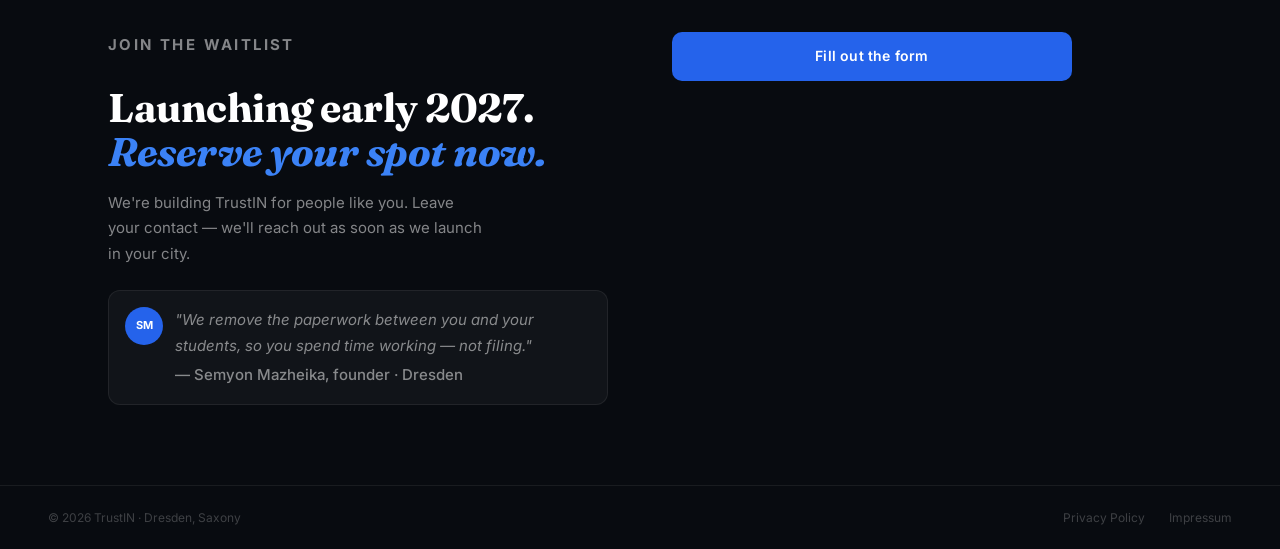
==== commit 86427331: "New Landing page uploaded (almost ready)" ====
--- a/index.html
+++ b/index.html
@@ -3,187 +3,795 @@
 <head>
   <meta charset="UTF-8">
   <meta name="viewport" content="width=device-width, initial-scale=1.0">
-  <title>TrustIN — Legal freelancing for migrants in Germany</title>
-  <link rel="stylesheet" href="style.css">
+  <title>TrustIN — Legal self-employment for tutors in Germany</title>
+  <link rel="preconnect" href="https://fonts.googleapis.com">
+  <link href="https://fonts.googleapis.com/css2?family=Inter:ital,wght@0,300;0,400;0,500;0,600;0,700;0,800;0,900;1,400&family=Fraunces:ital,wght@0,600;0,700;0,800;1,600;1,700&display=swap" rel="stylesheet">
+  <style>
+    *, *::before, *::after { box-sizing: border-box; margin: 0; padding: 0; }
+
+    :root {
+      --bg: #080b10;
+      --blue: #2563eb;
+      --blue-l: #3b82f6;
+      --blue-soft: rgba(37,99,235,0.1);
+      --blue-bd: rgba(37,99,235,0.25);
+      --border: rgba(255,255,255,0.07);
+      --border2: rgba(255,255,255,0.12);
+      --text: #ffffff;
+      --muted: rgba(255,255,255,0.5);
+      --dim: rgba(255,255,255,0.22);
+      --surface: rgba(255,255,255,0.04);
+      --r: 12px;
+    }
+
+    html { scroll-behavior: smooth; }
+    body {
+      background: var(--bg);
+      color: var(--text);
+      font-family: 'Inter', sans-serif;
+      font-size: 15px;
+      line-height: 1.6;
+      overflow-x: hidden;
+    }
+
+    /* DOT GRID */
+    body::before {
+      content: '';
+      position: fixed; inset: 0;
+      background-image: radial-gradient(circle, rgba(255,255,255,0.09) 1px, transparent 1px);
+      background-size: 28px 28px;
+      pointer-events: none; z-index: 0;
+    }
+
+    /* ORBS */
+    .orb { position: fixed; border-radius: 50%; filter: blur(130px); pointer-events: none; z-index: 0; }
+    .orb-1 {
+      width: 900px; height: 700px;
+      background: radial-gradient(ellipse, rgba(37,99,235,0.4) 0%, rgba(30,79,216,0.1) 55%, transparent 70%);
+      top: -250px; left: 50%; transform: translateX(-50%);
+    }
+    .orb-2 { width: 400px; height: 400px; background: rgba(37,99,235,0.08); bottom: 100px; right: -100px; }
+
+    nav, section, .band, footer { position: relative; z-index: 1; }
+
+    /* NAV */
+    nav {
+      display: flex; align-items: center; justify-content: space-between;
+      padding: 0 48px; height: 60px;
+      border-bottom: 1px solid var(--border);
+      background: rgba(8,11,16,0.92); backdrop-filter: blur(20px);
+      position: sticky; top: 0; z-index: 100;
+    }
+    .logo {
+      font-family: 'Fraunces', serif;
+      font-size: 20px; font-weight: 700; color: var(--text);
+      display: flex; align-items: center; gap: 8px;
+    }
+    .logo-ic {
+      width: 28px; height: 28px; background: var(--blue);
+      border-radius: 7px; display: flex; align-items: center; justify-content: center;
+    }
+    .logo-ic svg { width: 14px; height: 14px; fill: white; }
+    .logo span { color: var(--blue-l); }
+    .langs { display: flex; gap: 3px; }
+    .lb {
+      background: none; border: 1px solid var(--border);
+      color: var(--muted); font-family: 'Inter', sans-serif;
+      font-size: 11px; font-weight: 500; padding: 4px 10px;
+      border-radius: 6px; cursor: pointer; transition: all .15s;
+    }
+    .lb:hover { border-color: var(--border2); color: var(--text); }
+    .lb.on { border-color: var(--blue-l); color: var(--blue-l); background: var(--blue-soft); }
+
+    /* HERO */
+    .hero {
+      display: grid; grid-template-columns: 1fr 1fr;
+      gap: 56px; align-items: start;
+      max-width: 1160px; margin: 0 auto;
+      padding: 72px 48px 72px;
+    }
+    .hero-left { display: flex; flex-direction: column; gap: 24px; padding-top: 8px; }
+
+    .launch-badge {
+      display: inline-flex; align-items: center; gap: 8px;
+      background: rgba(37,99,235,0.12); border: 1px solid var(--blue-bd);
+      color: var(--blue-l); font-size: 11px; font-weight: 600;
+      letter-spacing: 0.5px; padding: 6px 14px; border-radius: 100px;
+      width: fit-content;
+    }
+    .badge-dot { width: 6px; height: 6px; background: var(--blue-l); border-radius: 50%; animation: bl 2s infinite; }
+    @keyframes bl { 0%,100%{opacity:1}50%{opacity:.25} }
+
+    .hero h1 {
+      font-family: 'Fraunces', serif;
+      font-size: clamp(34px, 4.5vw, 52px);
+      font-weight: 700; line-height: 1.1; letter-spacing: -0.5px;
+    }
+    .hero h1 em { font-style: italic; color: var(--blue-l); }
+
+    .hero-sub { font-size: 16px; color: var(--muted); line-height: 1.7; max-width: 440px; }
+
+    .founder-line {
+      display: flex; align-items: center; gap: 10px;
+      font-size: 13px; color: var(--dim);
+      padding-top: 4px;
+    }
+    .founder-av-sm {
+      width: 32px; height: 32px; background: var(--blue); border-radius: 50%;
+      display: flex; align-items: center; justify-content: center;
+      font-size: 10px; font-weight: 700; flex-shrink: 0;
+    }
+
+    /* TRUST PILLS */
+    .trust-pills { display: flex; flex-direction: column; gap: 8px; }
+    .tp {
+      display: flex; align-items: center; gap: 12px;
+      background: var(--surface); border: 1px solid var(--border);
+      border-radius: var(--r); padding: 10px 14px;
+      font-size: 13px; color: var(--muted); transition: all .2s;
+    }
+    .tp:hover { border-color: var(--border2); color: var(--text); }
+    .tp svg { width: 15px; height: 15px; flex-shrink: 0; stroke: var(--blue-l); fill: none; stroke-width: 1.8; stroke-linecap: round; stroke-linejoin: round; }
+
+    /* HERO FORM */
+    .hero-form-wrap {
+      background: rgba(255,255,255,0.03);
+      border: 1px solid var(--border2);
+      border-radius: 20px; padding: 32px;
+      position: relative; overflow: hidden;
+    }
+    .hero-form-wrap::before {
+      content: ''; position: absolute; top: 0; left: 0; right: 0; height: 1px;
+      background: linear-gradient(90deg, transparent, var(--blue-l), transparent); opacity: .5;
+    }
+    .form-title {
+      font-family: 'Fraunces', serif;
+      font-size: 19px; font-weight: 700; margin-bottom: 6px;
+    }
+    .form-subtitle { font-size: 13px; color: var(--muted); margin-bottom: 22px; line-height: 1.5; }
+
+    .r2 { display: grid; grid-template-columns: 1fr 1fr; gap: 10px; }
+    .fld { display: flex; flex-direction: column; gap: 5px; margin-bottom: 12px; }
+    .fld label { font-size: 10px; font-weight: 600; letter-spacing: .8px; text-transform: uppercase; color: var(--dim); }
+    .fld input, .fld select {
+      background: rgba(255,255,255,0.05); border: 1px solid var(--border2);
+      color: var(--text); font-family: 'Inter', sans-serif; font-size: 14px;
+      padding: 10px 13px; border-radius: 9px; outline: none; transition: border-color .15s;
+      -webkit-appearance: none;
+    }
+    .fld input::placeholder { color: var(--dim); }
+    .fld input:focus, .fld select:focus { border-color: var(--blue-l); box-shadow: 0 0 0 3px rgba(59,130,246,0.1); }
+    .fld select option { background: #0d1117; }
+
+    .chk { display: flex; gap: 10px; align-items: flex-start; cursor: pointer; margin-bottom: 16px; }
+    .cbox { width: 17px; height: 17px; min-width: 17px; border: 1.5px solid var(--border2); border-radius: 4px; margin-top: 2px; display: flex; align-items: center; justify-content: center; transition: all .15s; }
+    .cbox.on { background: var(--blue); border-color: var(--blue); }
+    .cbox svg { width: 9px; height: 9px; stroke: white; fill: none; stroke-width: 2.5; stroke-linecap: round; opacity: 0; transition: opacity .15s; }
+    .cbox.on svg { opacity: 1; }
+    .ctt { font-size: 11px; color: var(--muted); line-height: 1.55; }
+    .ctt a { color: var(--blue-l); text-decoration: none; }
+
+    .bsub {
+      width: 100%; background: var(--blue); color: white; border: none;
+      border-radius: 10px; font-family: 'Inter', sans-serif;
+      font-size: 14px; font-weight: 600; padding: 13px; cursor: pointer;
+      transition: all .2s; letter-spacing: 0.2px;
+    }
+    .bsub:disabled { opacity: .25; cursor: not-allowed; }
+    .bsub:not(:disabled):hover { background: #1d4ed8; transform: translateY(-1px); box-shadow: 0 8px 24px rgba(37,99,235,0.35); }
+    .microcopy { font-size: 11px; color: var(--dim); text-align: center; margin-top: 10px; }
+
+    /* SUCCESS */
+    .ok { display: none; flex-direction: column; align-items: center; text-align: center; gap: 14px; padding: 20px 0; }
+    .ok.vis { display: flex; }
+    .ok-ring { width: 56px; height: 56px; border: 1.5px solid var(--blue-bd); border-radius: 50%; display: flex; align-items: center; justify-content: center; }
+    .ok-ring svg { width: 24px; height: 24px; stroke: var(--blue-l); fill: none; stroke-width: 2.5; stroke-linecap: round; }
+    .ok h3 { font-family: 'Fraunces', serif; font-size: 20px; font-weight: 700; }
+    .ok p { font-size: 13px; color: var(--muted); }
+
+    /* TICKER */
+    .ticker { border-top: 1px solid var(--border); border-bottom: 1px solid var(--border); padding: 14px 0; overflow: hidden; }
+    .tick-i { display: flex; gap: 48px; animation: slide 24s linear infinite; width: max-content; }
+    @keyframes slide { from{transform:translateX(0)}to{transform:translateX(-50%)} }
+    .tick-item { font-size: 11px; font-weight: 600; letter-spacing: .8px; text-transform: uppercase; color: var(--dim); white-space: nowrap; }
+
+    /* SECTION BASE */
+    .sect { max-width: 1160px; margin: 0 auto; padding: 96px 48px; }
+    .sect-label { font-size: 13px; font-weight: 700; letter-spacing: 2.4px; text-transform: uppercase; color: var(--blue-l); margin-bottom: 12px; }
+    .sect-title { font-family: 'Fraunces', serif; font-size: clamp(30px,4.2vw,48px); font-weight: 700; letter-spacing: -0.5px; line-height: 1.1; margin-bottom: 48px; }
+
+    /* RECOGNIZE */
+    .rec-grid { display: grid; grid-template-columns: repeat(3,1fr); gap: 1px; background: var(--border); border: 1px solid var(--border); border-radius: var(--r); overflow: hidden; }
+    .rc { background: var(--bg); padding: 48px 40px; transition: background .2s; }
+    .rc:hover { background: rgba(37,99,235,0.05); }
+    .rc-n { font-family: 'Fraunces', serif; font-size: 34px; font-weight: 700; letter-spacing: -1px; line-height: 1; color: var(--blue-l); margin-bottom: 20px; }
+    .rc h4 { font-family: 'Fraunces', serif; font-size: 21px; font-weight: 600; line-height: 1.3; margin-bottom: 12px; }
+    .rc p { font-size: 15px; color: var(--muted); line-height: 1.7; }
+
+    /* COUNTER BAND */
+    .counter-band { border-top: 1px solid var(--border); border-bottom: 1px solid var(--border); }
+    .counter-inner { max-width: 1160px; margin: 0 auto; padding: 0 48px; display: grid; grid-template-columns: 1fr 1fr 1fr 1fr; gap: 1px; background: var(--border); }
+    .ctr { background: var(--bg); padding: 56px 32px; text-align: center; }
+    .ctr-n { font-family: 'Fraunces', serif; font-size: clamp(48px,5vw,64px); font-weight: 700; letter-spacing: -2px; color: var(--text); line-height: 1; margin-bottom: 10px; }
+    .ctr-n em { font-style: normal; color: var(--blue-l); }
+    .ctr-label { font-size: 15px; color: var(--muted); line-height: 1.55; }
+    .ctr-delta { font-size: 13px; color: var(--blue-l); font-weight: 600; margin-top: 8px; }
+
+    /* STEPS */
+    .steps-band { border-top: 1px solid var(--border); }
+    .steps-hd { max-width: 1160px; margin: 0 auto; padding: 88px 48px 48px; }
+    .steps-grid { display: grid; grid-template-columns: repeat(3,1fr); gap: 1px; background: var(--border); border-top: 1px solid var(--border); }
+    .sc { background: var(--bg); padding: 52px 40px; transition: background .25s; position: relative; }
+    .sc::before { content:''; position:absolute; top:0; left:0; right:0; height:2px; background:transparent; transition:background .25s; }
+    .sc:hover { background: rgba(37,99,235,0.05); }
+    .sc:hover::before { background: var(--blue); }
+    .step-n { font-size: 12px; font-weight: 700; letter-spacing: 2.4px; text-transform: uppercase; color: var(--blue-l); margin-bottom: 20px; display: flex; align-items: center; gap: 8px; }
+    .step-n::after { content:''; height:1px; flex:1; background: var(--border2); }
+    .step-ic { width: 54px; height: 54px; background: var(--blue-soft); border: 1px solid var(--blue-bd); border-radius: 12px; display: flex; align-items: center; justify-content: center; margin-bottom: 22px; }
+    .step-ic svg { width: 25px; height: 25px; stroke: var(--blue-l); fill: none; stroke-width: 1.6; stroke-linecap: round; stroke-linejoin: round; }
+    .sc h3 { font-family: 'Fraunces', serif; font-size: 24px; font-weight: 700; margin-bottom: 12px; }
+    .sc p { font-size: 16px; color: var(--muted); line-height: 1.7; margin-bottom: 20px; }
+    .badge { display: inline-block; font-size: 11px; font-weight: 700; letter-spacing: 1px; text-transform: uppercase; padding: 5px 12px; border-radius: 100px; }
+    .bn { background: var(--blue-soft); color: var(--blue-l); border: 1px solid var(--blue-bd); }
+    .bs { background: rgba(255,255,255,.05); color: var(--muted); border: 1px solid var(--border2); }
+    .br { background: rgba(255,255,255,.03); color: var(--dim); border: 1px solid var(--border); }
+
+    /* FAQ */
+    .faq-band { border-top: 1px solid var(--border); }
+    .faq-inner { max-width: 1160px; margin: 0 auto; padding: 80px 48px; }
+    .faq-grid { display: flex; flex-direction: column; gap: 2px; }
+    .faq-item { border: 1px solid var(--border); border-radius: var(--r); overflow: hidden; transition: border-color .2s; }
+    .faq-item:hover { border-color: var(--border2); }
+    .faq-q {
+      width: 100%; background: none; border: none; color: var(--text);
+      font-family: 'Inter', sans-serif; font-size: 15px; font-weight: 500;
+      padding: 20px 24px; text-align: left; cursor: pointer;
+      display: flex; align-items: center; justify-content: space-between; gap: 16px;
+      transition: background .2s;
+    }
+    .faq-q:hover { background: var(--surface); }
+    .faq-q.open { color: var(--blue-l); }
+    .faq-icon { width: 20px; height: 20px; border: 1px solid var(--border2); border-radius: 50%; display: flex; align-items: center; justify-content: center; flex-shrink: 0; transition: all .2s; }
+    .faq-icon svg { width: 10px; height: 10px; stroke: var(--muted); fill: none; stroke-width: 2; stroke-linecap: round; transition: transform .3s; }
+    .faq-q.open .faq-icon { border-color: var(--blue-bd); background: var(--blue-soft); }
+    .faq-q.open .faq-icon svg { stroke: var(--blue-l); transform: rotate(45deg); }
+    .faq-a { display: none; padding: 0 24px 20px; font-size: 14px; color: var(--muted); line-height: 1.7; border-top: 1px solid var(--border); padding-top: 16px; }
+    .faq-a.open { display: block; }
+    .faq-a strong { color: var(--text); font-weight: 500; }
+
+    /* BOTTOM CTA */
+    .cta-band { border-top: 1px solid var(--border); }
+    .cta-inner { max-width: 1160px; margin: 0 auto; padding: 80px 48px; display: grid; grid-template-columns: 1fr 1fr; gap: 64px; align-items: start; }
+    .cta-left { display: flex; flex-direction: column; gap: 16px; }
+    .cta-left h2 { font-family: 'Fraunces', serif; font-size: clamp(26px,3.5vw,40px); font-weight: 700; letter-spacing: -0.5px; line-height: 1.1; }
+    .cta-left h2 em { font-style: italic; color: var(--blue-l); }
+    .cta-left p { font-size: 15px; color: var(--muted); line-height: 1.7; max-width: 380px; }
+    .founder-strip { display: flex; gap: 12px; align-items: flex-start; margin-top: 8px; padding: 16px; background: var(--surface); border: 1px solid var(--border); border-radius: var(--r); }
+    .fav { width: 38px; height: 38px; min-width: 38px; background: var(--blue); border-radius: 50%; display: flex; align-items: center; justify-content: center; font-size: 11px; font-weight: 700; }
+    .fq { font-size: 12px; color: var(--muted); line-height: 1.6; font-style: italic; margin-bottom: 4px; }
+    .fn-s { font-size: 11px; color: var(--dim); font-weight: 500; }
+
+    /* SIMPLE FORM (bottom) */
+    .simple-form { display: flex; flex-direction: column; gap: 10px; }
+    .simple-form input {
+      background: rgba(255,255,255,0.05); border: 1px solid var(--border2);
+      color: var(--text); font-family: 'Inter', sans-serif; font-size: 14px;
+      padding: 12px 14px; border-radius: 9px; outline: none; transition: border-color .15s;
+    }
+    .simple-form input::placeholder { color: var(--dim); }
+    .simple-form input:focus { border-color: var(--blue-l); }
+    .simple-form select {
+      background: rgba(255,255,255,0.05); border: 1px solid var(--border2);
+      color: var(--text); font-family: 'Inter', sans-serif; font-size: 14px;
+      padding: 12px 14px; border-radius: 9px; outline: none; -webkit-appearance: none;
+    }
+    .simple-form select option { background: #0d1117; }
+    .simple-form .bsub { margin-top: 4px; }
+
+    footer { border-top: 1px solid var(--border); display: flex; align-items: center; justify-content: space-between; padding: 22px 48px; position: relative; z-index: 1; }
+    footer span, footer a { font-size: 12px; color: var(--dim); }
+    footer a { text-decoration: none; margin-left: 24px; transition: color .2s; }
+    footer a:hover { color: var(--muted); }
+
+    .fi { opacity: 0; transform: translateY(16px); transition: opacity .5s ease, transform .5s ease; }
+    .fi.vis { opacity: 1; transform: none; }
+
+    @media (max-width: 860px) {
+      nav { padding: 0 20px; }
+      .hero { grid-template-columns: 1fr; padding: 40px 20px 56px; gap: 40px; }
+      .sect { padding: 64px 20px; }
+      .rec-grid { grid-template-columns: 1fr; }
+      .rc { padding: 34px 24px; }
+      .steps-hd { padding: 64px 20px 32px; }
+      .steps-grid { grid-template-columns: 1fr; }
+      .sc { padding: 40px 24px; }
+      .ctr { padding: 40px 24px; }
+      .counter-inner { grid-template-columns: 1fr 1fr; }
+      .faq-inner { padding: 56px 20px; }
+      .cta-inner { grid-template-columns: 1fr; padding: 56px 20px; gap: 40px; }
+      footer { padding: 20px; flex-direction: column; gap: 10px; text-align: center; }
+      footer a { margin-left: 0; }
+      .r2 { grid-template-columns: 1fr; }
+    }
+    @media (max-width: 480px) {
+      .counter-inner { grid-template-columns: 1fr; }
+    }
+  </style>
 </head>
 <body>
 
+<div class="orb orb-1"></div>
+<div class="orb orb-2"></div>
+
+<!-- NAV -->
 <nav>
-  <div class="logo">Trust<span>IN</span></div>
+  <div class="logo">
+    <div class="logo-ic"><svg viewBox="0 0 16 16"><path d="M8 1L14 5V11L8 15L2 11V5Z"/></svg></div>
+    Trust<span>IN</span>
+  </div>
   <div class="langs">
-    <button class="lb on" data-lang="en" onclick="sl('en', this)">EN</button>
-    <button class="lb" data-lang="de" onclick="sl('de', this)">DE</button>
-    <button class="lb" data-lang="ru" onclick="sl('ru', this)">RU</button>
-    <button class="lb" data-lang="uk" onclick="sl('uk', this)">UK</button>
+    <button class="lb on" onclick="sl('en',this)">EN</button>
+    <button class="lb" onclick="sl('de',this)">DE</button>
+    <button class="lb" onclick="sl('ru',this)">RU</button>
+    <button class="lb" onclick="sl('uk',this)">UK</button>
   </div>
 </nav>
 
-<section class="b1">
-  <div class="b1-left">
-    <p class="eyebrow" id="ey">Beta · Saxony, Germany</p>
-    <h1 id="h1">The legal way to earn in Germany —<br><i>from day one</i></h1>
-    <p class="lead" id="lead">Freiberufler registration, student matching, and automatic invoicing — all in one place. Built for foreigners navigating the German system.</p>
-    <div class="trust-row">
-      <div class="trust-pill">
-        <svg viewBox="0 0 24 24"><path d="M9 12l2 2 4-4m5.618-4.016A11.955 11.955 0 0112 2.944a11.955 11.955 0 01-8.618 3.04A12.02 12.02 0 003 9c0 5.591 3.824 10.29 9 11.622 5.176-1.332 9-6.03 9-11.622 0-1.042-.133-2.052-.382-3.016z"/></svg>
-        <span id="tp1">Officially compliant with German law</span>
-      </div>
-      <div class="trust-pill">
-        <svg viewBox="0 0 24 24"><circle cx="12" cy="12" r="10"/><path d="M12 6v6l4 2"/></svg>
-        <span id="tp2">From registration to income in 7 days</span>
-      </div>
-      <div class="trust-pill">
-        <svg viewBox="0 0 24 24"><path d="M3 5a2 2 0 012-2h3.28a1 1 0 01.948.684l1.498 4.493a1 1 0 01-.502 1.21l-2.257 1.13a11.042 11.042 0 005.516 5.516l1.13-2.257a1 1 0 011.21-.502l4.493 1.498a1 1 0 01.684.949V19a2 2 0 01-2 2h-1C9.716 21 3 14.284 3 6V5z"/></svg>
-        <span id="tp3">Support in English, German and Russian</span>
-      </div>
-    </div>
-  </div>
-  <div class="b1-right">
-    <div class="hero-photo">
-      <svg viewBox="0 0 24 24" aria-hidden="true">
-        <circle cx="12" cy="9" r="3.5"/>
-        <path d="M5 20c1.5-3.5 4-5 7-5s5.5 1.5 7 5"/>
-      </svg>
-      <span class="hero-photo-caption">Photo placeholder</span>
-    </div>
-  </div>
-</section>
-
-<section class="b-recognize fade-in">
-  <div class="recognize-inner">
-    <p class="eyebrow" id="rc-eyebrow">Sound familiar?</p>
-    <h2 class="recognize-title" id="rc-title">Does this sound like you?</h2>
-    <div class="recognize-grid">
-      <div class="recognize-card">
-        <div class="recognize-emoji">📝</div>
-        <p id="rc1">You're already teaching — without contracts, invoices, or official status</p>
-      </div>
-      <div class="recognize-card">
-        <div class="recognize-emoji">🤯</div>
-        <p id="rc2">German bureaucracy feels impossible, and time is running out</p>
-      </div>
-      <div class="recognize-card">
-        <div class="recognize-emoji">🎯</div>
-        <p id="rc3">You want to work legally — but don't know where to start</p>
-      </div>
-    </div>
-  </div>
-</section>
-
-<div class="b2-header fade-in">
-  <p id="hw-label">How it works</p>
-  <h2 id="hw-title">Three steps to legal income</h2>
-</div>
-<section class="b2-steps">
-  <div class="step-row fade-in">
-    <div class="step-text">
-      <p class="step-n" id="sn1">Step 01</p>
-      <h3 id="sh1">Register as Freiberufler</h3>
-      <p id="sd1">We guide you through German self-employment registration in 30 minutes — step by step, in your language. No lawyers, no confusion.</p>
-      <span class="badge b-now" id="st1">Available now</span>
-    </div>
-    <div class="step-illust">
-      <svg viewBox="0 0 24 24" aria-hidden="true"><path d="M14 3H6a2 2 0 00-2 2v14a2 2 0 002 2h12a2 2 0 002-2V9z"/><polyline points="14,3 14,9 20,9"/></svg>
-    </div>
-  </div>
-  <div class="step-row reversed fade-in">
-    <div class="step-illust">
-      <svg viewBox="0 0 24 24" aria-hidden="true"><path d="M3 6h18M3 12h18M3 18h12"/><circle cx="19" cy="18" r="2.5"/><path d="M19 16v-2M21.5 18h-1"/></svg>
-    </div>
-    <div class="step-text">
-      <p class="step-n" id="sn2">Step 02</p>
-      <h3 id="sh2">Earn, invoice, repeat</h3>
-      <p id="sd2">Invoices are generated automatically after every lesson. Archive them or send directly to the Finanzamt — your call.</p>
-      <span class="badge b-soon" id="st2">Coming soon</span>
-    </div>
-  </div>
-  <div class="step-row fade-in">
-    <div class="step-text">
-      <p class="step-n" id="sn3">Step 03</p>
-      <h3 id="sh3">Get matched with students</h3>
-      <p id="sd3">Students in your city search by subject and find you. We handle the matching — you show up and teach what you know.</p>
-      <span class="badge b-soon" id="st3">Roadmap</span>
-    </div>
-    <div class="step-illust">
-      <svg viewBox="0 0 24 24" aria-hidden="true"><circle cx="9" cy="9" r="3"/><circle cx="17" cy="11" r="2.5"/><path d="M3 20c0-3 2.5-5 6-5s6 2 6 5"/><path d="M14 20c0-2 1.5-4 4-4s4 1.5 4 4"/></svg>
-    </div>
-  </div>
-</section>
-
-<section class="waitlist-band fade-in">
-  <div class="wb-inner">
-    <div class="wb-left">
-      <h2 id="wb-h">Ready to start?</h2>
-      <p id="wb-p">Join the waitlist and be first when TrustIN launches in your city. It's free and takes 30 seconds.</p>
-      <div class="founder-card">
-        <div class="founder-avatar">SM</div>
-        <div class="founder-body">
-          <p class="founder-quote" id="wb-mission">"We remove the paperwork between you and your students, so you spend time working — not filing."</p>
-          <p class="founder-name" id="wb-author">— Semyon Mazheika, founder</p>
-        </div>
-      </div>
-    </div>
-    <div class="wb-right">
-      <div class="form-card">
-      <div id="form-body">
-        <div class="row2">
+<!-- HERO -->
+<section class="hero">
+  <div class="hero-left fi">
+    <div class="launch-badge"><div class="badge-dot"></div><span id="ey">Launching early 2027 · Dresden, Saxony</span></div>
+    <h1 id="h1">Teach. Earn.<br><em>We'll handle<br>the paperwork.</em></h1>
+    <p class="hero-sub" id="lead">Freiberufler registration, automatic invoices, and student matching — all in one place. Built for tutors navigating the German system.</p>
+    <div class="trust-pills">
+      <div class="tp"><svg viewBox="0 0 24 24"><path d="M9 12l2 2 4-4m5.618-4.016A11.955 11.955 0 0112 2.944a11.955 11.955 0 01-8.618 3.04A12.02 12.02 0 003 9c0 5.591 3.824 10.29 9 11.622 5.176-1.332 9-6.03 9-11.622 0-1.042-.133-2.052-.382-3.016z"/></svg><span id="tp1">Compliant with German law</span></div>
+      <div class="tp"><svg viewBox="0 0 24 24"><circle cx="12" cy="12" r="10"/><path d="M12 6v6l4 2"/></svg><span id="tp2">From registration to first income in 7 days</span></div>
+      <div class="tp"><svg viewBox="0 0 24 24"><path d="M3 5a2 2 0 012-2h3.28a1 1 0 01.948.684l1.498 4.493a1 1 0 01-.502 1.21l-2.257 1.13a11.042 11.042 0 005.516 5.516l1.13-2.257a1 1 0 011.21-.502l4.493 1.498a1 1 0 01.684.949V19a2 2 0 01-2 2h-1C9.716 21 3 14.284 3 6V5z"/></svg><span id="tp3">Support in EN · DE · RU · UK</span></div>
+    </div>
+    <div class="founder-line">
+      <div class="founder-av-sm">SM</div>
+      <span id="founder-line">Built by Semyon Mazheika — went through this himself in Dresden</span>
+    </div>
+  </div>
+
+  <!-- HERO FORM -->
+  <div class="fi">
+    <div class="hero-form-wrap" id="hero-form">
+      <div id="hform-body">
+        <p class="form-title" id="form-title">Reserve your spot</p>
+        <p class="form-subtitle" id="form-subtitle">Join the waitlist — we'll reach out when we launch in your city.</p>
+        <div class="r2">
           <div class="fld"><label id="l1">First name</label><input id="fn" placeholder="Anna"></div>
           <div class="fld"><label id="l2">Last name</label><input id="ln" placeholder="Müller"></div>
         </div>
         <div class="fld"><label id="l3">Email</label><input id="em" type="email" placeholder="anna@example.com"></div>
+        <div class="r2">
+          <div class="fld">
+            <label id="l4">Who are you?</label>
+            <select id="role">
+              <option value="" id="r0">Choose</option>
+              <option value="migrant-tutor" id="r1">Tutor (migrant)</option>
+              <option value="want-to-start" id="r2">Want to start teaching</option>
+              <option value="looking" id="r3">Looking for a tutor</option>
+              <option value="german" id="r4">German freelancer</option>
+            </select>
+          </div>
+          <div class="fld">
+            <label id="l5">City</label>
+            <select id="city">
+              <option value="" id="c0">Choose</option>
+              <option value="dresden" id="c1">Dresden</option>
+              <option value="leipzig" id="c2">Leipzig</option>
+              <option value="chemnitz" id="c3">Chemnitz</option>
+              <option value="other" id="c4">Other</option>
+            </select>
+          </div>
+        </div>
         <div class="fld">
-          <label id="l4">Who are you?</label>
-          <select id="role" class="sel">
-            <option value="" id="r0">Choose an option</option>
-            <option value="migrant-tutor" id="r1">Migrant tutor</option>
-            <option value="want-to-start" id="r2">Want to start teaching</option>
-            <option value="looking-for-tutor" id="r3">Looking for a tutor</option>
-            <option value="german-freelancer" id="r4">German freelancer</option>
+          <label id="l6">Age group</label>
+          <select id="age">
+            <option value="" id="a0">Choose</option>
+            <option value="18-24" id="a1">18–24</option>
+            <option value="25-32" id="a2">25–32</option>
+            <option value="33-40" id="a3">33–40</option>
+            <option value="40+" id="a4">40+</option>
           </select>
         </div>
-        <div class="chk" onclick="tog()">
-          <div class="cbox" id="cb">
-            <svg viewBox="0 0 10 10"><polyline points="1.5,5 4,7.5 8.5,2.5"/></svg>
-          </div>
-          <p class="ctt" id="ctt">I agree to the storage and processing of my personal data in accordance with the <a href="#">Privacy Policy</a> (GDPR).</p>
+        <div class="chk" onclick="tog('cb','sbtn')">
+          <div class="cbox" id="cb"><svg viewBox="0 0 10 10"><polyline points="1.5,5 4,7.5 8.5,2.5"/></svg></div>
+          <p class="ctt" id="ctt">I agree to the processing of my personal data in accordance with the <a href="#">Privacy Policy</a> (GDPR).</p>
         </div>
-        <button class="btn" id="sbtn" onclick="sub()" disabled>Join waitlist</button>
-        <p class="fine" id="fine">Free to join · No credit card needed</p>
+        <button class="bsub" id="sbtn" onclick="sub('hform-body','hok')" disabled id="sbtn1">Join waitlist</button>
+        <p class="microcopy" id="mc1">Free to join · No lawyer needed · In your language</p>
       </div>
-      <div class="ok" id="ok">
-        <div class="ok-ic">
-          <svg viewBox="0 0 24 24"><polyline points="20,6 9,17 4,12"/></svg>
-        </div>
+      <div class="ok" id="hok">
+        <div class="ok-ring"><svg viewBox="0 0 24 24"><polyline points="20,6 9,17 4,12"/></svg></div>
+        <h3 id="ok-h">You're on the list</h3>
+        <p id="ok-p">We'll be in touch when TrustIN launches near you.</p>
+      </div>
+    </div>
+  </div>
+</section>
+
+<!-- TICKER -->
+<div class="ticker">
+  <div class="tick-i">
+    <span class="tick-item">Freiberufler Registration</span><span class="tick-item">·</span>
+    <span class="tick-item">Auto Invoicing</span><span class="tick-item">·</span>
+    <span class="tick-item">Student Matching</span><span class="tick-item">·</span>
+    <span class="tick-item">GDPR Compliant</span><span class="tick-item">·</span>
+    <span class="tick-item">EN · DE · RU · UK</span><span class="tick-item">·</span>
+    <span class="tick-item">Launching 2027</span><span class="tick-item">·</span>
+    <span class="tick-item">Dresden · Leipzig · Chemnitz</span><span class="tick-item">·</span>
+    <span class="tick-item">Freiberufler Registration</span><span class="tick-item">·</span>
+    <span class="tick-item">Auto Invoicing</span><span class="tick-item">·</span>
+    <span class="tick-item">Student Matching</span><span class="tick-item">·</span>
+    <span class="tick-item">GDPR Compliant</span><span class="tick-item">·</span>
+    <span class="tick-item">EN · DE · RU · UK</span><span class="tick-item">·</span>
+    <span class="tick-item">Launching 2027</span><span class="tick-item">·</span>
+    <span class="tick-item">Dresden · Leipzig · Chemnitz</span><span class="tick-item">·</span>
+  </div>
+</div>
+
+<!-- RECOGNIZE -->
+<div class="sect fi">
+  <p class="sect-label" id="rc-ey">Sound familiar?</p>
+  <h2 class="sect-title" id="rc-title">Does this sound like you?</h2>
+  <div class="rec-grid">
+    <div class="rc"><div class="rc-n">01</div><h4 id="rch1">Teaching without a contract</h4><p id="rc1">You already have students — but everything is cash, unofficial, and one wrong step away from a problem.</p></div>
+    <div class="rc"><div class="rc-n">02</div><h4 id="rch2">Bureaucracy feels like a wall</h4><p id="rc2">You've tried to figure out Freiberufler registration. Every page leads to more German forms and no clear answer.</p></div>
+    <div class="rc"><div class="rc-n">03</div><h4 id="rch3">You want to work legally</h4><p id="rc3">Not to avoid trouble — but because official income changes everything: permit renewal, apartment, bank account.</p></div>
+  </div>
+</div>
+
+<!-- COUNTER BAND -->
+<div class="counter-band fi">
+  <div class="counter-inner">
+    <div class="ctr">
+      <div class="ctr-n" id="cnt1">127</div>
+      <div class="ctr-label" id="cntl1">Tutors already<br>on the waitlist</div>
+      <div class="ctr-delta" id="cntd1">+12 this week</div>
+    </div>
+    <div class="ctr">
+      <div class="ctr-n">35<em>k+</em></div>
+      <div class="ctr-label" id="cntl2">International students<br>in Saxony</div>
+    </div>
+    <div class="ctr">
+      <div class="ctr-n">30<em>min</em></div>
+      <div class="ctr-label" id="cntl3">To complete<br>Freiberufler registration</div>
+    </div>
+    <div class="ctr">
+      <div class="ctr-n">7<em>d</em></div>
+      <div class="ctr-label" id="cntl4">From zero to<br>first legal income</div>
+    </div>
+  </div>
+</div>
+
+<!-- STEPS -->
+<section class="steps-band">
+  <div class="steps-hd fi">
+    <p class="sect-label" id="hw-label">How it works</p>
+    <h2 class="sect-title" style="margin-bottom:0" id="hw-title">Three steps to legal income</h2>
+  </div>
+  <div class="steps-grid">
+    <div class="sc fi">
+      <p class="step-n" id="sn1">Step 01</p>
+      <div class="step-ic"><svg viewBox="0 0 24 24"><path d="M14 3H6a2 2 0 00-2 2v14a2 2 0 002 2h12a2 2 0 002-2V9z"/><polyline points="14,3 14,9 20,9"/><line x1="8" y1="13" x2="16" y2="13"/><line x1="8" y1="17" x2="13" y2="17"/></svg></div>
+      <h3 id="sh1">Freiberufler registration</h3>
+      <p id="sd1">Step-by-step guide in your language. Fragebogen, Steuernummer — we explain every field. No lawyer needed.</p>
+      <span class="badge bn" id="st1">Available now</span>
+    </div>
+    <div class="sc fi">
+      <p class="step-n" id="sn2">Step 02</p>
+      <div class="step-ic"><svg viewBox="0 0 24 24"><circle cx="9" cy="9" r="3"/><circle cx="17" cy="11" r="2.5"/><path d="M3 20c0-3 2.5-5 6-5s6 2 6 5"/><path d="M14 20c0-2 1.5-4 4-4s4 1.5 4 4"/></svg></div>
+      <h3 id="sh2">Students in your city</h3>
+      <p id="sd2">Create a profile — parents and students from Dresden and Leipzig find you directly. No commission to a middleman.</p>
+      <span class="badge bs" id="st2">Coming soon</span>
+    </div>
+    <div class="sc fi">
+      <p class="step-n" id="sn3">Step 03</p>
+      <div class="step-ic"><svg viewBox="0 0 24 24"><rect x="2" y="5" width="20" height="14" rx="2"/><path d="M2 10h20M6 15h4M14 15h2"/></svg></div>
+      <h3 id="sh3">Invoice after every lesson</h3>
+      <p id="sd3">Enter the amount — get a ready Rechnung. Send it to the student or save it for Finanzamt. Your income history builds automatically.</p>
+      <span class="badge br" id="st3">Roadmap</span>
+    </div>
+  </div>
+</section>
+
+<!-- FAQ -->
+<section class="faq-band">
+  <div class="faq-inner fi">
+    <p class="sect-label" id="faq-ey">FAQ</p>
+    <h2 class="sect-title" id="faq-title">Common questions</h2>
+    <div class="faq-grid" id="faq-grid">
+      <!-- Populated by JS -->
+    </div>
+  </div>
+</section>
+
+<!-- BOTTOM CTA -->
+<section class="cta-band" id="waitlist">
+  <div class="cta-inner">
+    <div class="cta-left fi">
+      <p class="sect-label" id="wb-ey">Join the waitlist</p>
+      <h2 id="wb-h">Launching early 2027.<br><em>Reserve your spot now.</em></h2>
+      <p id="wb-p">We're building TrustIN for people like you. Leave your contact — we'll reach out as soon as we launch in your city.</p>
+      <div class="founder-strip">
+        <div class="fav">SM</div>
         <div>
-          <h3 id="ok-h">You're on the list</h3>
-          <p id="ok-p">We'll be in touch when TrustIN launches near you.</p>
+          <p class="fq" id="wb-mission">"We remove the paperwork between you and your students, so you spend time working — not filing."</p>
+          <p class="fn-s" id="wb-author">— Semyon Mazheika, founder · Dresden</p>
         </div>
       </div>
-      </div>
+    </div>
+    <div class="fi" style="display:flex;align-items:center;">
+      <a href="#hero-form" class="bsub" id="cta-scroll-btn" style="display:block;text-align:center;text-decoration:none;width:100%;max-width:400px;">Fill out the form</a>
     </div>
   </div>
 </section>
 
-<section class="b4 fade-in">
-  <div class="stat">
-    <div class="stat-n">35k+</div>
-    <div class="stat-l" id="stat1">International students<br>in Saxony alone</div>
-  </div>
-  <div class="stat">
-    <div class="stat-n">30 min</div>
-    <div class="stat-l" id="stat2">Average time to complete<br>Freiberufler registration</div>
-  </div>
-  <div class="stat">
-    <div class="stat-n">7 days</div>
-    <div class="stat-l" id="stat3">From zero to your<br>first legal income</div>
-  </div>
-</section>
-
 <footer>
-  <span class="fl" id="fl">© 2026 TrustIN · Dresden, Saxony</span>
-  <span class="fr"><a href="#" id="fp">Privacy Policy</a><a href="#">Impressum</a></span>
+  <span id="fl">© 2026 TrustIN · Dresden, Saxony</span>
+  <span><a href="#" id="fp">Privacy Policy</a><a href="#">Impressum</a></span>
 </footer>
 
-<script src="script.js"></script>
+<script>
+// ── FAQ DATA ──
+const FAQS = {
+  en: [
+    { q: "What's the difference between Freiberufler and Gewerbe — and which do I need?", a: "Tutors and teachers qualify as <strong>Freiberufler</strong> (liberal profession) under German law — not Gewerbe (trade). This means no Gewerbeanmeldung at the Ordnungsamt, lower administrative requirements, and in many cases simplified tax accounting. TrustIN guides you specifically through the Freiberufler path." },
+    { q: "I'm on a §24 / §16b / Blue Card / work visa — am I allowed to teach independently?", a: "§24 (Ukrainian protection) and most work visas grant <strong>full right to self-employment</strong>. §16b (student visa) allows limited self-employment — typically up to 20 hours/week. TrustIN checks your visa status first and shows you the correct path for your situation." },
+    { q: "I already have students paying me cash. Is that a problem if I register now?", a: "No. Registering now is the right move. Past cash payments are not reported retroactively. What matters is that from the moment you register, income is documented officially. The sooner you start, the stronger your income history for permit renewal or tax season." },
+    { q: "How does having official Rechnungen actually help with my residence permit renewal?", a: "The Ausländerbehörde requires proof of stable income. <strong>Official Rechnungen</strong> are exactly that proof — they show consistent, legal, documented earnings. Cash payments count for nothing. 3–6 months of consistent Rechnungen is typically what changes a renewal from rejected to approved." },
+    { q: "Do I need a German bank account before I can register?", a: "No. You can submit the Fragebogen zur steuerlichen Erfassung (the registration form) without a German bank account. You will need one eventually to receive payments and file taxes, but it doesn't block you from starting the registration process." },
+    { q: "How long does it take to get a Steuernummer after submitting the Fragebogen?", a: "Typically <strong>2–6 weeks</strong>, depending on the Finanzamt. During this time you can already teach and issue invoices — just note that the Steuernummer field on early invoices can be left blank or marked 'beantragt' (applied for). TrustIN walks you through this." },
+    { q: "What happens if I earn above the Kleinunternehmer threshold (€22,000/year)?", a: "If you exceed €22,000 gross per year, you must charge VAT (19%) and file VAT returns. TrustIN tracks your income and notifies you before you approach the threshold — so you're never caught off guard." },
+    { q: "Can I use TrustIN if I'm based outside Saxony?", a: "The waitlist is open to everyone. Our <strong>initial launch</strong> is focused on Saxony (Dresden, Leipzig, Chemnitz) where we have the strongest community presence. Expansion to Berlin, Munich, and Hamburg follows in the second phase (end of 2027)." }
+  ],
+  de: [
+    { q: "Was ist der Unterschied zwischen Freiberufler und Gewerbe — und was brauche ich?", a: "Nachhilfelehrer gelten in Deutschland als <strong>Freiberufler</strong> (freier Beruf), nicht als Gewerbetreibende. Das bedeutet: keine Gewerbeanmeldung beim Ordnungsamt, weniger Bürokratie und vereinfachte Buchhaltung. TrustIN führt dich gezielt durch die Freiberufler-Anmeldung." },
+    { q: "Ich gebe bereits Nachhilfe privat — muss ich das irgendwo melden?", a: "Ja. Wer regelmäßig Einkommen erzielt — auch privat — ist zur <strong>Anmeldung beim Finanzamt</strong> verpflichtet. Schwarzarbeit ist nicht nur ein Steuerrisiko, sondern auch haftungsrechtlich problematisch. TrustIN macht die Anmeldung einfach: 30 Minuten, Schritt für Schritt." },
+    { q: "Was ist das Schwarzarbeit-Risiko wenn ich jetzt nichts tue?", a: "Schwarzarbeit kann zu <strong>Steuernachzahlungen, Bußgeldern und im Extremfall zu Strafverfolgung</strong> führen. Das Finanzamt verfügt seit 2023 über bessere digitale Abgleichstools. Das Risiko steigt — die Anmeldung dauert 30 Minuten." },
+    { q: "Brauche ich einen Steuerberater?", a: "Für die Freiberufler-Anmeldung selbst: <strong>nein</strong>. Den Fragebogen zur steuerlichen Erfassung kannst du selbst ausfüllen — TrustIN erklärt jeden Schritt. Für komplexe Steuerfälle (hohe Einnahmen, mehrere Einkommensquellen) kann ein Steuerberater sinnvoll sein — aber das ist kein Startblocker." },
+    { q: "Wie stelle ich eine korrekte Rechnung nach §14 UStG aus?", a: "Eine §14 UStG-konforme Rechnung braucht: vollständiger Name und Adresse von dir und dem Empfänger, Steuernummer oder USt-ID, Rechnungsdatum, fortlaufende Rechnungsnummer, Leistungsbeschreibung, Betrag und ggf. Mehrwertsteuer. TrustIN generiert das alles <strong>automatisch</strong> nach jeder Stunde." },
+    { q: "Was passiert wenn ich die Kleinunternehmergrenze (€22.000/Jahr) überschreite?", a: "Oberhalb von €22.000 Jahresumsatz bist du umsatzsteuerpflichtig — du musst 19% MwSt. berechnen und Umsatzsteuervoranmeldungen einreichen. TrustIN trackt dein Einkommen und warnt dich rechtzeitig bevor du die Grenze erreichst." },
+    { q: "Ich habe bereits einen Vertrag mit einer Nachhilfeschule — kann ich wechseln?", a: "Ja. Die meisten Kettenverträge haben eine <strong>Kündigungsfrist von 4 Wochen</strong>. Nach der Kündigung bist du frei, deine bestehenden Schüler direkt und legal abzurechnen. TrustIN hilft dir bei der Freiberufler-Anmeldung und der ersten Rechnung." }
+  ],
+  ru: [
+    { q: "Могу ли я работать как Freiberufler на визе §24?", a: "Да. §24 (временная защита для украинцев) даёт <strong>полное право на самозанятость</strong> в Германии. Никаких дополнительных разрешений не нужно. TrustIN проверяет твой визовый статус первым шагом и показывает правильный путь именно для тебя." },
+    { q: "А если у меня студенческая виза §16b?", a: "§16b разрешает самозанятость, но с ограничением: как правило, <strong>не более 20 часов в неделю</strong> в период учёбы. Репетиторство как Freiberufler — разрешено. TrustIN показывает конкретные ограничения для твоей ситуации до того, как ты начнёшь." },
+    { q: "Что будет с Bürgergeld если я начну официально зарабатывать?", a: "Доход от самозанятости <strong>не обнуляет Bürgergeld</strong> автоматически. Есть Freibetrag — сумма которую можно зарабатывать без потери льготы. Размер зависит от твоей ситуации. TrustIN объясняет взаимодействие между доходом и льготами до регистрации, чтобы ты принял осознанное решение." },
+    { q: "Нужно ли мне сразу платить налоги после регистрации?", a: "Нет. Налоги платятся <strong>после окончания налогового года</strong> — по результатам подачи Steuererklärung. В первый год ты просто регистрируешься, получаешь Steuernummer и выставляешь счета. TrustIN объясняет когда и что нужно делать на каждом этапе." },
+    { q: "У меня уже есть ученики которые платят наличными. Это проблема?", a: "Прошлые платежи наличными не сообщаются ретроактивно. Важно то, что <strong>с момента регистрации</strong> доход документируется официально. Чем раньше начнёшь — тем раньше появится история доходов для продления ВНЖ. Начать сейчас — правильное решение." },
+    { q: "Что если Finanzamt откажет в регистрации?", a: "Отказ в регистрации как Freiberufler — редкость для репетиторов. Преподавание признаётся свободной профессией по немецкому закону. Если есть сомнения в формулировке деятельности — TrustIN помогает с правильным описанием в Fragebogen." },
+    { q: "Как официальные счета помогают с продлением ВНЖ?", a: "Ausländerbehörde требует подтверждение стабильного дохода. <strong>Официальные Rechnungen</strong> — это именно такое подтверждение. Наличные платежи не считаются. Как правило, 3–6 месяцев регулярных официальных счетов меняют ситуацию с отказа на одобрение." },
+    { q: "Могу ли я начать выставлять счета до получения Steuernummer?", a: "Да. Steuernummer приходит через 2–6 недель после подачи Fragebogen. В этот период ты можешь выставлять счета — в поле Steuernummer пишешь 'beantragt' (подана заявка). TrustIN генерирует такие счета автоматически." }
+  ],
+  uk: [
+    { q: "Чи можу я працювати як Freiberufler на візі §24?", a: "Так. §24 (тимчасовий захист для українців) дає <strong>повне право на самозайнятість</strong> у Німеччині. Додаткових дозволів не потрібно. TrustIN перевіряє твій візовий статус першим кроком і показує правильний шлях саме для тебе." },
+    { q: "А якщо у мене студентська віза §16b?", a: "§16b дозволяє самозайнятість, але з обмеженням: як правило, <strong>не більше 20 годин на тиждень</strong> під час навчання. Репетиторство як Freiberufler — дозволено. TrustIN показує конкретні обмеження для твоєї ситуації до того, як ти почнеш." },
+    { q: "Що буде з Bürgergeld якщо я почну офіційно заробляти?", a: "Дохід від самозайнятості <strong>не скасовує Bürgergeld</strong> автоматично. Є Freibetrag — сума яку можна заробляти без втрати допомоги. Розмір залежить від твоєї ситуації. TrustIN пояснює взаємодію між доходом і допомогою до реєстрації." },
+    { q: "Чи потрібно мені одразу платити податки після реєстрації?", a: "Ні. Податки сплачуються <strong>після закінчення податкового року</strong> — за результатами подачі Steuererklärung. У перший рік ти просто реєструєшся, отримуєш Steuernummer і виставляєш рахунки. TrustIN пояснює що і коли робити." },
+    { q: "У мене вже є учні які платять готівкою. Це проблема?", a: "Минулі готівкові платежі не повідомляються ретроактивно. Важливо те, що <strong>з моменту реєстрації</strong> дохід документується офіційно. Чим раніше почнеш — тим раніше з'явиться історія доходів для продовження ВНЖ." },
+    { q: "Як офіційні рахунки допомагають з продовженням ВНЖ?", a: "Ausländerbehörde вимагає підтвердження стабільного доходу. <strong>Офіційні Rechnungen</strong> — це саме таке підтвердження. Готівкові платежі не рахуються. Як правило, 3–6 місяців регулярних офіційних рахунків змінюють ситуацію з відмови на схвалення." },
+    { q: "Чи можу я почати виставляти рахунки до отримання Steuernummer?", a: "Так. Steuernummer приходить через 2–6 тижнів після подачі Fragebogen. У цей період ти можеш виставляти рахунки — у полі Steuernummer пишеш 'beantragt' (подано заяву). TrustIN генерує такі рахунки автоматично." },
+    { q: "Що якщо Finanzamt відмовить у реєстрації?", a: "Відмова у реєстрації як Freiberufler — рідкість для репетиторів. Викладання визнається вільною професією за німецьким законом. Якщо є сумніви у формулюванні діяльності — TrustIN допомагає з правильним описом у Fragebogen." }
+  ]
+};
+
+// ── TRANSLATIONS ──
+const T = {
+  en: {
+    ey:'Launching early 2027 · Dresden, Saxony',
+    h1:'Teach. Earn.<br><em>We\'ll handle<br>the paperwork.</em>',
+    lead:'Freiberufler registration, automatic invoices, and student matching — all in one place. Built for tutors navigating the German system.',
+    tp1:'Compliant with German law', tp2:'From registration to first income in 7 days', tp3:'Support in EN · DE · RU · UK',
+    'founder-line':'Built by Semyon Mazheika — went through this himself in Dresden',
+    'form-title':'Reserve your spot',
+    'form-subtitle':'Join the waitlist — we\'ll reach out when we launch in your city.',
+    l1:'First name', l2:'Last name', l3:'Email', l4:'Who are you?', l5:'City', l6:'Age group',
+    r0:'Choose', r1:'Tutor (migrant)', r2:'Want to start teaching', r3:'Looking for a tutor', r4:'German freelancer',
+    c0:'Choose', c1:'Dresden', c2:'Leipzig', c3:'Chemnitz', c4:'Other',
+    a0:'Choose', a1:'18–24', a2:'25–32', a3:'33–40', a4:'40+',
+    ctt:'I agree to the processing of my personal data in accordance with the <a href="#">Privacy Policy</a> (GDPR).',
+    sbtn:'Join waitlist', mc1:'Free to join · No lawyer needed · In your language',
+    'ok-h':'You\'re on the list', 'ok-p':'We\'ll be in touch when TrustIN launches near you.',
+    'rc-ey':'Sound familiar?', 'rc-title':'Does this sound like you?',
+    rch1:'Teaching without a contract', rc1:'You already have students — but everything is cash, unofficial, and one wrong step away from a problem.',
+    rch2:'Bureaucracy feels like a wall', rc2:'You\'ve tried to figure out Freiberufler registration. Every page leads to more German forms and no clear answer.',
+    rch3:'You want to work legally', rc3:'Not to avoid trouble — but because official income changes everything: permit renewal, apartment, bank account.',
+    cnt1:'127', cntl1:'Tutors already<br>on the waitlist', cntd1:'+12 this week',
+    cntl2:'International students<br>in Saxony', cntl3:'To complete<br>Freiberufler registration', cntl4:'From zero to<br>first legal income',
+    'hw-label':'How it works', 'hw-title':'Three steps to legal income',
+    sn1:'Step 01', sh1:'Freiberufler registration', sd1:'Step-by-step guide in your language. Fragebogen, Steuernummer — we explain every field. No lawyer needed.', st1:'Available now',
+    sn2:'Step 02', sh2:'Students in your city', sd2:'Create a profile — parents and students from Dresden and Leipzig find you directly. No commission to a middleman.', st2:'Coming soon',
+    sn3:'Step 03', sh3:'Invoice after every lesson', sd3:'Enter the amount — get a ready Rechnung. Send it to the student or save it for Finanzamt. Your income history builds automatically.', st3:'Roadmap',
+    'faq-ey':'FAQ', 'faq-title':'Common questions',
+    'wb-ey':'Join the waitlist', 'wb-h':'Launching early 2027.<br><em>Reserve your spot now.</em>',
+    'wb-p':'We\'re building TrustIN for people like you. Leave your contact — we\'ll reach out as soon as we launch in your city.',
+    'wb-mission':'"We remove the paperwork between you and your students, so you spend time working — not filing."',
+    'wb-author':'— Semyon Mazheika, founder · Dresden',
+    bc0:'City', bc1:'Dresden', bc2:'Leipzig', bc3:'Chemnitz', bc4:'Other',
+    'cta-scroll-btn':'Fill out the form',
+    fl:'© 2026 TrustIN · Dresden, Saxony', fp:'Privacy Policy'
+  },
+  de: {
+    ey:'Start Anfang 2027 · Dresden, Sachsen',
+    h1:'Nachhilfe geben —<br><em>einfach, legal,<br>ohne Papierkram.</em>',
+    lead:'Freiberufler-Anmeldung, automatische Rechnungen und Schülervermittlung — alles an einem Ort. Für Lehrkräfte die selbstständig arbeiten wollen.',
+    tp1:'Konform mit deutschem Recht', tp2:'In 30 Minuten zur Freiberufler-Anmeldung', tp3:'Support auf DE · EN · RU · UK',
+    'founder-line':'Gegründet von Semyon Mazheika — hat selbst in Dresden den gleichen Weg gemacht',
+    'form-title':'Platz reservieren',
+    'form-subtitle':'Trag dich ein — wir melden uns sobald wir in deiner Stadt starten.',
+    l1:'Vorname', l2:'Nachname', l3:'E-Mail', l4:'Wer bist du?', l5:'Stadt', l6:'Altersgruppe',
+    r0:'Wählen', r1:'Lehrkraft (Migrant)', r2:'Möchte unterrichten', r3:'Suche Nachhilfelehrer', r4:'Dt. Freiberufler',
+    c0:'Wählen', c1:'Dresden', c2:'Leipzig', c3:'Chemnitz', c4:'Andere',
+    a0:'Wählen', a1:'18–24', a2:'25–32', a3:'33–40', a4:'40+',
+    ctt:'Ich stimme der Verarbeitung meiner Daten gemäß <a href="#">Datenschutzerklärung</a> (DSGVO) zu.',
+    sbtn:'Eintragen', mc1:'Kostenlos · Kein Steuerberater · In wenigen Minuten',
+    'ok-h':'Du stehst auf der Liste', 'ok-p':'Wir melden uns sobald TrustIN in deiner Stadt startet.',
+    'rc-ey':'Kommt dir das bekannt vor?', 'rc-title':'Klingt das nach dir?',
+    rch1:'Du gibst Nachhilfe ohne Rechnung', rc1:'Du hast bereits Schüler — aber alles läuft privat, ohne Vertrag, und ein falscher Schritt kann Probleme bringen.',
+    rch2:'Der Papierkram hält dich auf', rc2:'Du weißt dass es einen richtigen Weg gibt — aber der Fragebogen, die Formulare, das alles verwirrt dich.',
+    rch3:'Du möchtest offiziell arbeiten', rc3:'Nicht aus Angst — sondern weil offizielles Einkommen alles verändert: Steuern, Sozialversicherung, Glaubwürdigkeit.',
+    cnt1:'127', cntl1:'Lehrkräfte bereits<br>auf der Warteliste', cntd1:'+12 diese Woche',
+    cntl2:'Internationale Studierende<br>allein in Sachsen', cntl3:'Für die<br>Freiberufler-Anmeldung', cntl4:'Von null zum<br>ersten legalen Einkommen',
+    'hw-label':'So funktioniert es', 'hw-title':'Drei Schritte zur selbstständigen Lehrttätigkeit',
+    sn1:'Schritt 01', sh1:'Freiberufler-Anmeldung', sd1:'Schritt-für-Schritt-Anleitung auf Deutsch. Fragebogen, Steuernummer — wir erklären jeden Punkt. Kein Steuerberater nötig.', st1:'Jetzt verfügbar',
+    sn2:'Schritt 02', sh2:'Schüler in deiner Stadt', sd2:'Erstelle ein Profil — Eltern und Schüler aus Dresden und Leipzig finden dich direkt. Keine Provision an Dritte.', st2:'Demnächst',
+    sn3:'Schritt 03', sh3:'Rechnung nach jeder Stunde', sd3:'Betrag eingeben — fertige §14 UStG-konforme Rechnung erhalten. Direkt an den Schüler oder für das Finanzamt speichern.', st3:'Roadmap',
+    'faq-ey':'FAQ', 'faq-title':'Häufige Fragen',
+    'wb-ey':'Auf die Warteliste', 'wb-h':'Start Anfang 2027.<br><em>Jetzt Platz sichern.</em>',
+    'wb-p':'Wir bauen TrustIN für Lehrkräfte wie dich. Trag dich ein — wir melden uns sobald wir in deiner Stadt starten.',
+    'wb-mission':'"Wir übernehmen den Papierkram, damit du dich auf das Unterrichten konzentrieren kannst."',
+    'wb-author':'— Semyon Mazheika, Gründer · Dresden',
+    bc0:'Stadt', bc1:'Dresden', bc2:'Leipzig', bc3:'Chemnitz', bc4:'Andere',
+    'cta-scroll-btn':'Formular ausfüllen',
+    fl:'© 2026 TrustIN · Dresden, Sachsen', fp:'Datenschutz'
+  },
+  ru: {
+    ey:'Запуск — начало 2027 · Дрезден, Саксония',
+    h1:'Преподавай. Зарабатывай.<br><em>Мы разберёмся<br>с бумагами.</em>',
+    lead:'Регистрация как Freiberufler, автоматические счета и подбор учеников — всё в одном месте. Для тех, кому нужен официальный доход в Германии.',
+    tp1:'Соответствует немецкому законодательству', tp2:'От регистрации до первого дохода за 7 дней', tp3:'Поддержка на RU · UK · EN · DE',
+    'founder-line':'Основатель Семён Мажейка — сам прошёл через это в Дрездене',
+    'form-title':'Забронируй место',
+    'form-subtitle':'Запишись в список — напишем когда запустимся в твоём городе.',
+    l1:'Имя', l2:'Фамилия', l3:'Эл. почта', l4:'Кто ты?', l5:'Город', l6:'Возраст',
+    r0:'Выбери', r1:'Репетитор-мигрант', r2:'Хочу начать преподавать', r3:'Ищу репетитора', r4:'Немецкий фрилансер',
+    c0:'Выбери', c1:'Дрезден', c2:'Лейпциг', c3:'Хемниц', c4:'Другой',
+    a0:'Выбери', a1:'18–24', a2:'25–32', a3:'33–40', a4:'40+',
+    ctt:'Я согласен(на) на обработку персональных данных в соответствии с <a href="#">Политикой конфиденциальности</a> (GDPR).',
+    sbtn:'Записаться в вейтлист', mc1:'Бесплатно · Без юриста · На твоём языке',
+    'ok-h':'Ты в списке', 'ok-p':'Напишем когда TrustIN запустится в твоём городе.',
+    'rc-ey':'Звучит знакомо?', 'rc-title':'Это про тебя?',
+    rch1:'Преподаёшь без договора', rc1:'У тебя уже есть ученики — но всё за наличные, неофициально, и одна проверка может создать проблему.',
+    rch2:'Бюрократия кажется стеной', rc2:'Ты пытался разобраться с Freiberufler-регистрацией. Каждая страница ведёт к новым немецким формам и никакой ясности.',
+    rch3:'Хочешь работать легально', rc3:'Не из страха — а потому что официальный доход меняет всё: продление ВНЖ, аренда квартиры, банковский счёт.',
+    cnt1:'127', cntl1:'Педагогов уже<br>в списке', cntd1:'+12 за эту неделю',
+    cntl2:'Иностранных студентов<br>в Саксонии', cntl3:'На регистрацию<br>как Freiberufler', cntl4:'От нуля до первого<br>официального дохода',
+    'hw-label':'Как это работает', 'hw-title':'Три шага к официальному доходу',
+    sn1:'Шаг 01', sh1:'Freiberufler регистрация', sd1:'Пошаговый гайд на русском. Fragebogen, Steuernummer — объясняем каждый шаг. Без юриста.', st1:'Доступно сейчас',
+    sn2:'Шаг 02', sh2:'Ученики в твоём городе', sd2:'Создаёшь профиль — родители и студенты из Дрездена и Лейпцига находят тебя сами. Без комиссии посредникам.', st2:'Скоро',
+    sn3:'Шаг 03', sh3:'Счёт после каждого урока', sd3:'Вводишь сумму — получаешь готовый Rechnung. Отправь ученику или сохрани для Finanzamt. История доходов растёт автоматически.', st3:'В планах',
+    'faq-ey':'FAQ', 'faq-title':'Частые вопросы',
+    'wb-ey':'Присоединиться к списку', 'wb-h':'Запуск — начало 2027.<br><em>Забронируй место сейчас.</em>',
+    'wb-p':'Мы строим TrustIN для таких как ты. Оставь контакт — напишем когда запустимся в твоём городе.',
+    'wb-mission':'"Мы убираем бюрократию между тобой и учениками, чтобы ты работал — а не заполнял бумаги."',
+    'wb-author':'— Семён Мажейка, основатель · Дрезден',
+    bc0:'Город', bc1:'Дрезден', bc2:'Лейпциг', bc3:'Хемниц', bc4:'Другой',
+    'cta-scroll-btn':'Заполнить заявку',
+    fl:'© 2026 TrustIN · Дрезден, Саксония', fp:'Конфиденциальность'
+  },
+  uk: {
+    ey:'Запуск — початок 2027 · Дрезден, Саксонія',
+    h1:'Викладай. Заробляй.<br><em>Ми розберемося<br>з паперами.</em>',
+    lead:'Реєстрація як Freiberufler, автоматичні рахунки та підбір учнів — все в одному місці. Для тих, кому потрібен офіційний дохід у Німеччині.',
+    tp1:'Відповідає законодавству Німеччини', tp2:'Від реєстрації до першого доходу за 7 днів', tp3:'Підтримка UK · RU · EN · DE',
+    'founder-line':'Засновник Семен Мажейка — сам пройшов через це у Дрездені',
+    'form-title':'Забронюй місце',
+    'form-subtitle':'Запишись у список — напишемо коли запустимось у твоєму місті.',
+    l1:'Ім\'я', l2:'Прізвище', l3:'Ел. пошта', l4:'Хто ти?', l5:'Місто', l6:'Вік',
+    r0:'Обери', r1:'Репетитор-мігрант', r2:'Хочу почати викладати', r3:'Шукаю репетитора', r4:'Німецький фрилансер',
+    c0:'Обери', c1:'Дрезден', c2:'Лейпциг', c3:'Хемніц', c4:'Інше',
+    a0:'Обери', a1:'18–24', a2:'25–32', a3:'33–40', a4:'40+',
+    ctt:'Я погоджуюсь на обробку персональних даних відповідно до <a href="#">Політики конфіденційності</a> (GDPR).',
+    sbtn:'Записатись у вейтліст', mc1:'Безкоштовно · Без юриста · Твоєю мовою',
+    'ok-h':'Ти у списку', 'ok-p':'Напишемо коли TrustIN запуститься у твоєму місті.',
+    'rc-ey':'Звучить знайомо?', 'rc-title':'Це про тебе?',
+    rch1:'Викладаєш без договору', rc1:'У тебе вже є учні — але все за готівку, неофіційно, і одна перевірка може створити проблему.',
+    rch2:'Бюрократія здається стіною', rc2:'Ти намагався розібратись з Freiberufler-реєстрацією. Кожна сторінка веде до нових німецьких форм і жодної ясності.',
+    rch3:'Хочеш працювати легально', rc3:'Не зі страху — а тому що офіційний дохід змінює все: продовження ВНЖ, оренда квартири, банківський рахунок.',
+    cnt1:'127', cntl1:'Педагогів вже<br>у списку', cntd1:'+12 цього тижня',
+    cntl2:'Іноземних студентів<br>у Саксонії', cntl3:'На реєстрацію<br>як Freiberufler', cntl4:'Від нуля до першого<br>офіційного доходу',
+    'hw-label':'Як це працює', 'hw-title':'Три кроки до офіційного доходу',
+    sn1:'Крок 01', sh1:'Freiberufler реєстрація', sd1:'Покроковий гайд українською. Fragebogen, Steuernummer — пояснюємо кожен крок. Без юриста.', st1:'Доступно зараз',
+    sn2:'Крок 02', sh2:'Учні у твоєму місті', sd2:'Створюєш профіль — батьки та студенти з Дрездена і Лейпцига знаходять тебе самі. Без комісії посередникам.', st2:'Незабаром',
+    sn3:'Крок 03', sh3:'Рахунок після кожного уроку', sd3:'Вводиш суму — отримуєш готовий Rechnung. Надішли учню або збережи для Finanzamt. Історія доходів зростає автоматично.', st3:'У планах',
+    'faq-ey':'FAQ', 'faq-title':'Часті запитання',
+    'wb-ey':'Приєднатись до списку', 'wb-h':'Запуск — початок 2027.<br><em>Забронюй місце зараз.</em>',
+    'wb-p':'Ми будуємо TrustIN для таких як ти. Залиш контакт — напишемо коли запустимось у твоєму місті.',
+    'wb-mission':'"Ми прибираємо бюрократію між тобою та учнями, щоб ти працював — а не заповнював папери."',
+    'wb-author':'— Семен Мажейка, засновник · Дрезден',
+    bc0:'Місто', bc1:'Дрезден', bc2:'Лейпциг', bc3:'Хемніц', bc4:'Інше',
+    'cta-scroll-btn':'Заповнити заявку',
+    fl:'© 2026 TrustIN · Дрезден, Саксонія', fp:'Конфіденційність'
+  }
+};
+
+let curLang = 'en';
+
+function buildFaq(lang) {
+  const grid = document.getElementById('faq-grid');
+  const items = FAQS[lang] || FAQS.en;
+  grid.innerHTML = items.map((f, i) => `
+    <div class="faq-item">
+      <button class="faq-q" onclick="toggleFaq(this)">
+        <span>${f.q}</span>
+        <div class="faq-icon"><svg viewBox="0 0 10 10"><line x1="5" y1="1" x2="5" y2="9"/><line x1="1" y1="5" x2="9" y2="5"/></svg></div>
+      </button>
+      <div class="faq-a">${f.a}</div>
+    </div>
+  `).join('');
+}
+
+function toggleFaq(btn) {
+  const a = btn.nextElementSibling;
+  const isOpen = a.classList.contains('open');
+  document.querySelectorAll('.faq-a.open').forEach(el => { el.classList.remove('open'); el.previousElementSibling.classList.remove('open'); });
+  if (!isOpen) { a.classList.add('open'); btn.classList.add('open'); }
+}
+
+function sl(lang, btn) {
+  curLang = lang;
+  document.querySelectorAll('.lb').forEach(b => b.classList.remove('on'));
+  btn.classList.add('on');
+  const d = T[lang];
+  for (const [id, val] of Object.entries(d)) {
+    const el = document.getElementById(id);
+    if (el) el.innerHTML = val;
+  }
+  buildFaq(lang);
+  upd();
+}
+
+let chkd = { cb: false, cb2: false };
+function tog(cbId, btnId) {
+  chkd[cbId] = !chkd[cbId];
+  document.getElementById(cbId).classList.toggle('on', chkd[cbId]);
+  upd();
+}
+
+function upd() {
+  const fn = (document.getElementById('fn') || {value:''}).value.trim();
+  const em = (document.getElementById('em') || {value:''}).value.trim();
+  const sb = document.getElementById('sbtn');
+  if (sb) sb.disabled = !(chkd.cb && fn && em);
+}
+
+document.getElementById('fn').addEventListener('input', upd);
+document.getElementById('em').addEventListener('input', upd);
+
+function sub(formId, okId) {
+  document.getElementById(formId).style.display = 'none';
+  document.getElementById(okId).classList.add('vis');
+}
+
+// Auto-detect language
+const browserLang = navigator.language || navigator.userLanguage || '';
+let defaultLang = 'en';
+if (browserLang.startsWith('ru')) defaultLang = 'ru';
+else if (browserLang.startsWith('uk')) defaultLang = 'uk';
+else if (browserLang.startsWith('de')) defaultLang = 'de';
+const defaultBtn = document.querySelector(`.lb[onclick="sl('${defaultLang}',this)"]`);
+if (defaultBtn) sl(defaultLang, defaultBtn);
+else buildFaq('en');
+
+// Scroll fade-in
+const obs = new IntersectionObserver(entries => {
+  entries.forEach(e => { if (e.isIntersecting) { e.target.classList.add('vis'); obs.unobserve(e.target); } });
+}, { threshold: 0.07 });
+document.querySelectorAll('.fi').forEach(el => obs.observe(el));
+</script>
 </body>
 </html>
